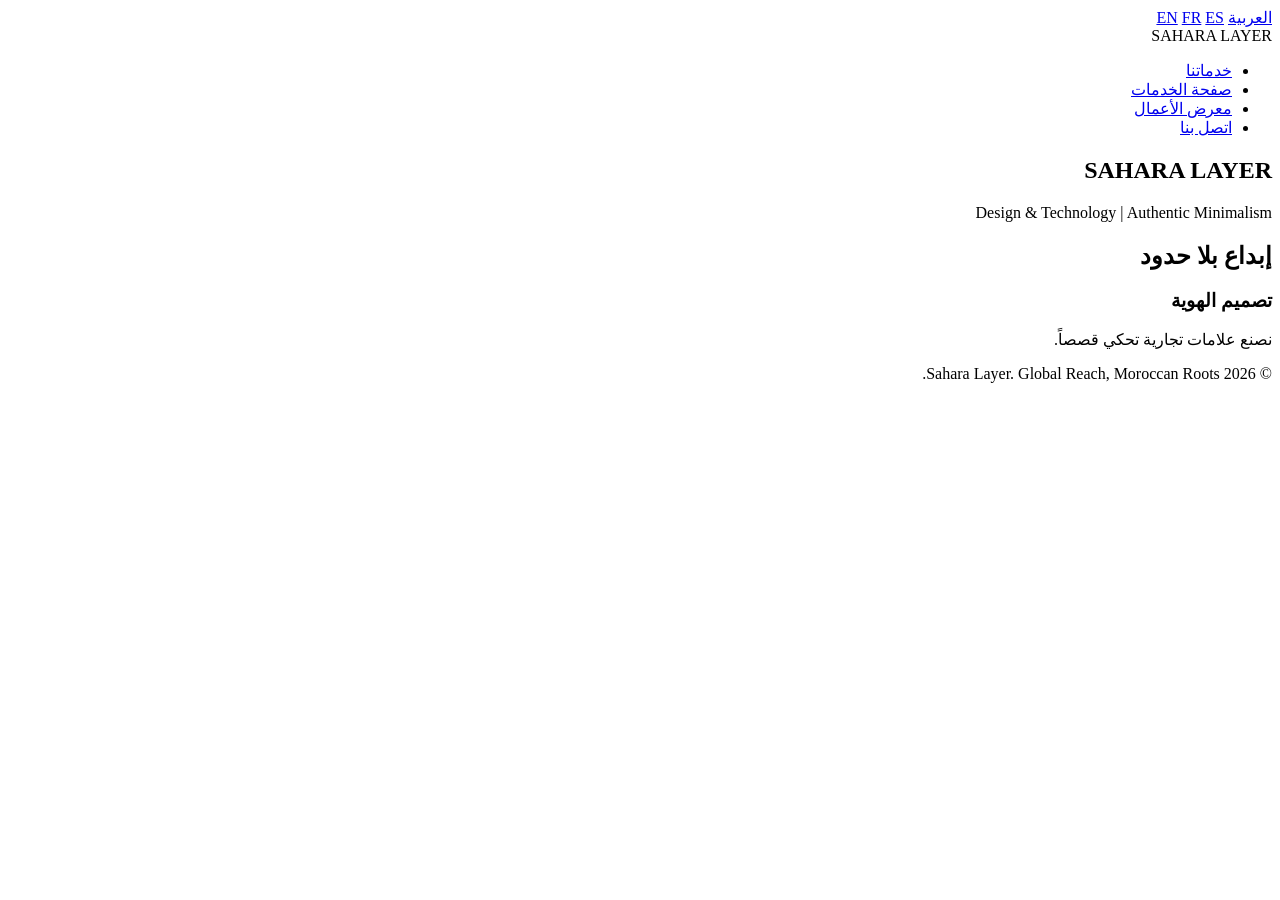
==== index.html @ ac88f1c2 "Update index.html" ====
<!DOCTYPE html>
<html lang="ar" dir="rtl">
<head>
    <meta charset="UTF-8">
    <meta name="viewport" content="width=device-width, initial-scale=1.0">
    
    <title>صحراء لاير | Sahara Layer - تصميم وبرمجة بهوية مغربية</title>
    <meta name="description" content="صحراء لاير متخصصون في التصميم الجرافيكي، بناء الهوية البصرية، وتطوير المواقع بنمط مينيماليست يجمع بين الأصالة المغربية والحداثة.">
    <meta name="keywords" content="تصميم لوجو, هوية بصرية, برمجة مواقع, المغرب, Sahara Layer, Graphic Design, Web Development">
    <link rel="canonical" href="https://username.github.io/" />
    
    <link href="https://fonts.googleapis.com/css2?family=Cairo:wght@300;400;700&family=Montserrat:wght@300;400;700&display=swap" rel="stylesheet">
    <link rel="stylesheet" href="style.css">
</head>
<body>

    <div class="lang-bar">
        <a href="?lang=ar" class="active">العربية</a>
        <a href="?lang=en">EN</a>
        <a href="?lang=fr">FR</a>
        <a href="?lang=es">ES</a>
    </div>

    <header>
        <nav>
            <div class="logo">SAHARA LAYER</div>
            <ul>
                <li><a href="#services">خدماتنا</a></li>
                <li><a href="services.html">صفحة الخدمات</a></li> <li><a href="#portfolio">معرض الأعمال</a></li>
                <li><a href="#contact">اتصل بنا</a></li>
            </ul>
        </nav>
    </header>

    <section class="hero">
        <div class="hero-content">
            <h1>SAHARA LAYER</h1>
            <p class="tagline">Design & Technology | Authentic Minimalism</p>
        </div>
    </section>

    <section id="services" class="container">
        <h2 class="section-title">إبداع بلا حدود</h2>
        <div class="grid">
            <div class="card lang-content ar">
                <h3>تصميم الهوية</h3>
                <p>نصنع علامات تجارية تحكي قصصاً.</p>
            </div>
            <div class="card lang-content en" style="display:none;">
                <h3>Branding</h3>
                <p>We create brands that tell stories.</p>
            </div>
            <div class="card lang-content fr" style="display:none;">
                <h3>Branding</h3>
                <p>Nous créons des marques qui racontent des histoires.</p>
            </div>
            <div class="card lang-content es" style="display:none;">
                <h3>Identidad</h3>
                <p>Creamos marcas que cuentan historias.</p>
            </div>
        </div>
    </section>

    <footer>
        <p>&copy; 2026 Sahara Layer. Global Reach, Moroccan Roots.</p>
    </footer>

    <script>
        const urlParams = new URLSearchParams(window.location.search);
        const lang = urlParams.get('lang') || 'ar';
        document.documentElement.lang = lang;
        document.documentElement.dir = (lang === 'ar') ? 'rtl' : 'ltr';
        
        // إظهار المحتوى بناءً على اللغة
        document.querySelectorAll('.lang-content').forEach(el => {
            el.style.display = el.classList.contains(lang) ? 'block' : 'none';
        });
    </script>
</body>
</html>
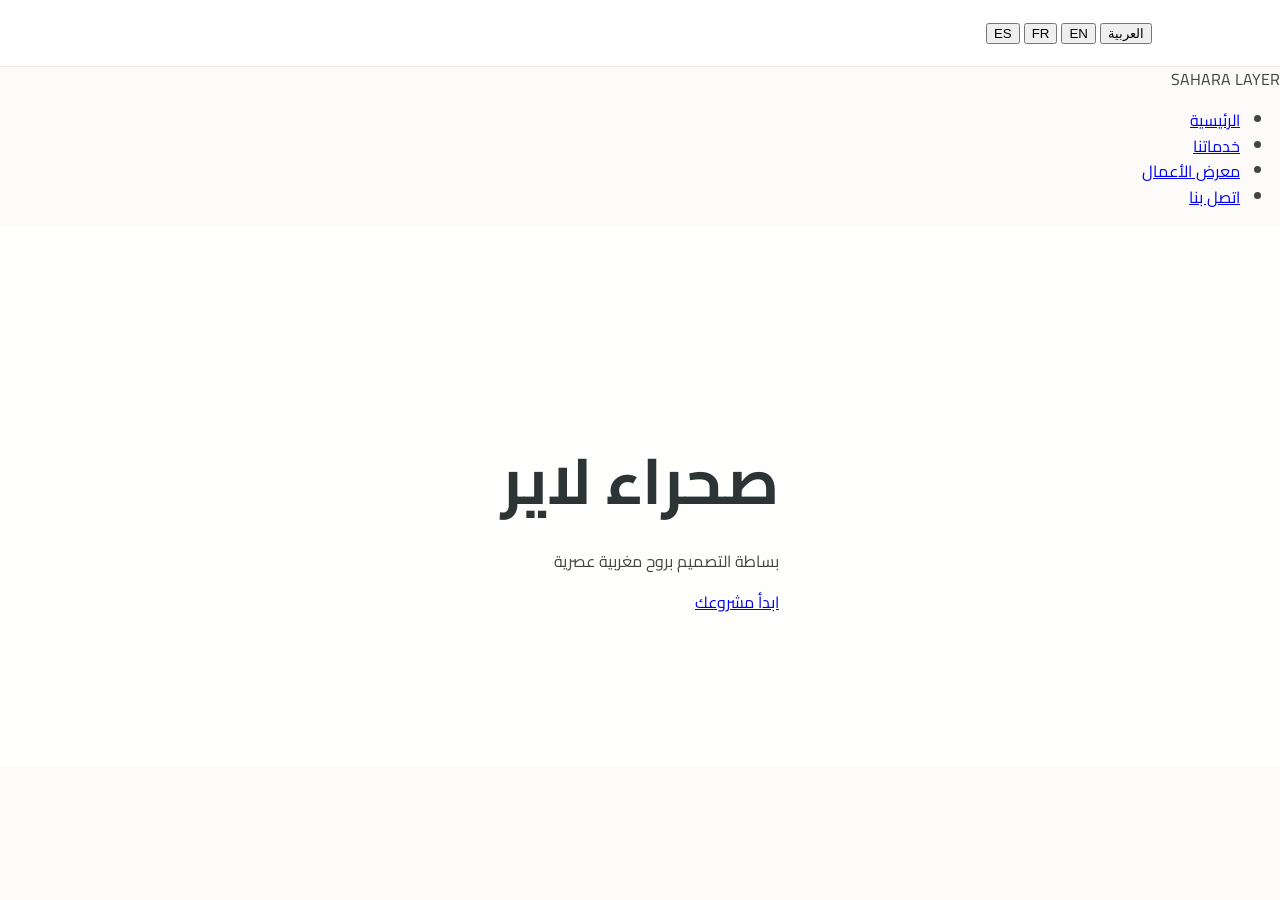
==== commit 6560fa1d: "Update index.html" ====
--- a/index.html
+++ b/index.html
@@ -4,77 +4,43 @@
     <meta charset="UTF-8">
     <meta name="viewport" content="width=device-width, initial-scale=1.0">
     
-    <title>صحراء لاير | Sahara Layer - تصميم وبرمجة بهوية مغربية</title>
-    <meta name="description" content="صحراء لاير متخصصون في التصميم الجرافيكي، بناء الهوية البصرية، وتطوير المواقع بنمط مينيماليست يجمع بين الأصالة المغربية والحداثة.">
-    <meta name="keywords" content="تصميم لوجو, هوية بصرية, برمجة مواقع, المغرب, Sahara Layer, Graphic Design, Web Development">
-    <link rel="canonical" href="https://username.github.io/" />
+    <title>صحراء لاير | Sahara Layer - Digital Creative Studio</title>
+    <meta name="description" content="صحراء لاير: استوديو إبداعي متخصص في تصميم الهوية البصرية، البرمجة، وإدارة السوشيال ميديا بنمط مينيماليست مغربي.">
+    <meta name="keywords" content="تصميم جرافيك, برمجة تطبيقات, المغرب, سوشيال ميديا, Sahara Layer, Digital Marketing Morocco">
     
     <link href="https://fonts.googleapis.com/css2?family=Cairo:wght@300;400;700&family=Montserrat:wght@300;400;700&display=swap" rel="stylesheet">
+    <link rel="stylesheet" href="https://cdnjs.cloudflare.com/ajax/libs/font-awesome/6.0.0/css/all.min.css">
     <link rel="stylesheet" href="style.css">
 </head>
 <body>
 
-    <div class="lang-bar">
-        <a href="?lang=ar" class="active">العربية</a>
-        <a href="?lang=en">EN</a>
-        <a href="?lang=fr">FR</a>
-        <a href="?lang=es">ES</a>
-    </div>
+    <nav class="top-nav">
+        <div class="lang-switcher">
+            <button onclick="setLanguage('ar')">العربية</button>
+            <button onclick="setLanguage('en')">EN</button>
+            <button onclick="setLanguage('fr')">FR</button>
+            <button onclick="setLanguage('es')">ES</button>
+        </div>
+    </nav>
 
-    <header>
-        <nav>
-            <div class="logo">SAHARA LAYER</div>
-            <ul>
-                <li><a href="#services">خدماتنا</a></li>
-                <li><a href="services.html">صفحة الخدمات</a></li> <li><a href="#portfolio">معرض الأعمال</a></li>
-                <li><a href="#contact">اتصل بنا</a></li>
-            </ul>
-        </nav>
+    <header class="main-header">
+        <div class="logo">SAHARA LAYER</div>
+        <ul class="nav-links">
+            <li><a href="#home" data-key="nav-home">الرئيسية</a></li>
+            <li><a href="services.html" data-key="nav-services">خدماتنا</a></li>
+            <li><a href="#portfolio" data-key="nav-portfolio">معرض الأعمال</a></li>
+            <li><a href="#contact" data-key="nav-contact">اتصل بنا</a></li>
+        </ul>
     </header>
 
-    <section class="hero">
+    <section id="home" class="hero">
         <div class="hero-content">
-            <h1>SAHARA LAYER</h1>
-            <p class="tagline">Design & Technology | Authentic Minimalism</p>
+            <h1 id="hero-title">صحراء لاير</h1>
+            <p id="hero-desc">بساطة التصميم بروح مغربية عصرية</p>
+            <a href="#contact" class="btn-main" data-key="btn-start">ابدأ مشروعك</a>
         </div>
     </section>
 
-    <section id="services" class="container">
-        <h2 class="section-title">إبداع بلا حدود</h2>
-        <div class="grid">
-            <div class="card lang-content ar">
-                <h3>تصميم الهوية</h3>
-                <p>نصنع علامات تجارية تحكي قصصاً.</p>
-            </div>
-            <div class="card lang-content en" style="display:none;">
-                <h3>Branding</h3>
-                <p>We create brands that tell stories.</p>
-            </div>
-            <div class="card lang-content fr" style="display:none;">
-                <h3>Branding</h3>
-                <p>Nous créons des marques qui racontent des histoires.</p>
-            </div>
-            <div class="card lang-content es" style="display:none;">
-                <h3>Identidad</h3>
-                <p>Creamos marcas que cuentan historias.</p>
-            </div>
-        </div>
-    </section>
-
-    <footer>
-        <p>&copy; 2026 Sahara Layer. Global Reach, Moroccan Roots.</p>
-    </footer>
-
-    <script>
-        const urlParams = new URLSearchParams(window.location.search);
-        const lang = urlParams.get('lang') || 'ar';
-        document.documentElement.lang = lang;
-        document.documentElement.dir = (lang === 'ar') ? 'rtl' : 'ltr';
-        
-        // إظهار المحتوى بناءً على اللغة
-        document.querySelectorAll('.lang-content').forEach(el => {
-            el.style.display = el.classList.contains(lang) ? 'block' : 'none';
-        });
-    </script>
+    <script src="lang-script.js"></script>
 </body>
 </html>
--- a/style.css
+++ b/style.css
@@ -0,0 +1,158 @@
+:root {
+    --primary-color: #2d3436; /* لون داكن أنيق */
+    --accent-color: #c0392b;  /* لمسة حمراء مغربية خفيفة */
+    --bg-color: #fdfbf9;      /* لون خلفية كريمي هادئ */
+    --text-color: #444;
+}
+
+body {
+    font-family: 'Cairo', sans-serif;
+    margin: 0;
+    padding: 0;
+    background-color: var(--bg-color);
+    color: var(--text-color);
+    line-height: 1.6;
+}
+
+.container {
+    padding: 80px 10%;
+    text-align: center;
+}
+
+/* القائمة العلويّة */
+nav {
+    display: flex;
+    justify-content: space-between;
+    align-items: center;
+    padding: 20px 10%;
+    background: #fff;
+    border-bottom: 1px solid #eee;
+}
+
+nav .logo {
+    font-weight: 700;
+    font-size: 1.5rem;
+    letter-spacing: 2px;
+}
+
+nav ul {
+    list-style: none;
+    display: flex;
+}
+
+nav ul li {
+    margin-right: 20px;
+}
+
+nav ul li a {
+    text-decoration: none;
+    color: var(--text-color);
+    font-weight: 400;
+}
+
+/* القسم الرئيسي */
+.hero {
+    height: 60vh;
+    display: flex;
+    flex-direction: column;
+    justify-content: center;
+    align-items: center;
+    background: linear-gradient(rgba(255,255,255,0.8), rgba(255,255,255,0.8)), url('https://via.placeholder.com/1500x800'); /* يمكنك استبدالها بصورة مغربية */
+    background-size: cover;
+}
+
+.hero h1 {
+    font-size: 4rem;
+    margin-bottom: 10px;
+    color: var(--primary-color);
+}
+
+/* البطاقات والخدمات */
+.section-title {
+    margin-bottom: 40px;
+    font-size: 2rem;
+    position: relative;
+}
+
+.section-title::after {
+    content: "";
+    width: 50px;
+    height: 2px;
+    background: var(--accent-color);
+    display: block;
+    margin: 10px auto;
+}
+
+.grid {
+    display: grid;
+    grid-template-columns: repeat(auto-fit, minmax(250px, 1fr));
+    gap: 20px;
+}
+
+.card {
+    background: #fff;
+    padding: 30px;
+    border: 1px solid #f0f0f0;
+    transition: 0.3s;
+}
+
+.card:hover {
+    border-color: var(--accent-color);
+}
+
+.portfolio-grid {
+    display: grid;
+    grid-template-columns: repeat(3, 1fr);
+    gap: 15px;
+}
+
+.work-item {
+    background: #ddd;
+    height: 250px;
+}
+
+.btn {
+    display: inline-block;
+    padding: 12px 30px;
+    background: var(--primary-color);
+    color: #fff;
+    text-decoration: none;
+    margin-top: 20px;
+}
+
+footer {
+    padding: 20px;
+    text-align: center;
+    font-size: 0.9rem;
+    border-top: 1px solid #eee;
+}
+/* دعم اللغات اللاتينية */
+[lang="en"] body, [lang="fr"] body, [lang="es"] body {
+    font-family: 'Montserrat', sans-serif;
+    direction: ltr;
+    text-align: left;
+}
+
+/* بار اللغات */
+.lang-bar {
+    background: #fff;
+    padding: 10px 10%;
+    text-align: left;
+    font-size: 0.8rem;
+    border-bottom: 1px solid #f0f0f0;
+}
+.lang-bar a {
+    margin: 0 10px;
+    text-decoration: none;
+    color: #999;
+}
+.lang-bar a.active {
+    color: var(--accent-color);
+    font-weight: bold;
+}
+
+/* تحسين SEO عبر التجاوب مع الجوال */
+@media (max-width: 768px) {
+    .hero h1 { font-size: 2.5rem; }
+    nav ul { display: none; } /* يمكن تحويلها لـ Hamburger Menu لاحقاً */
+}
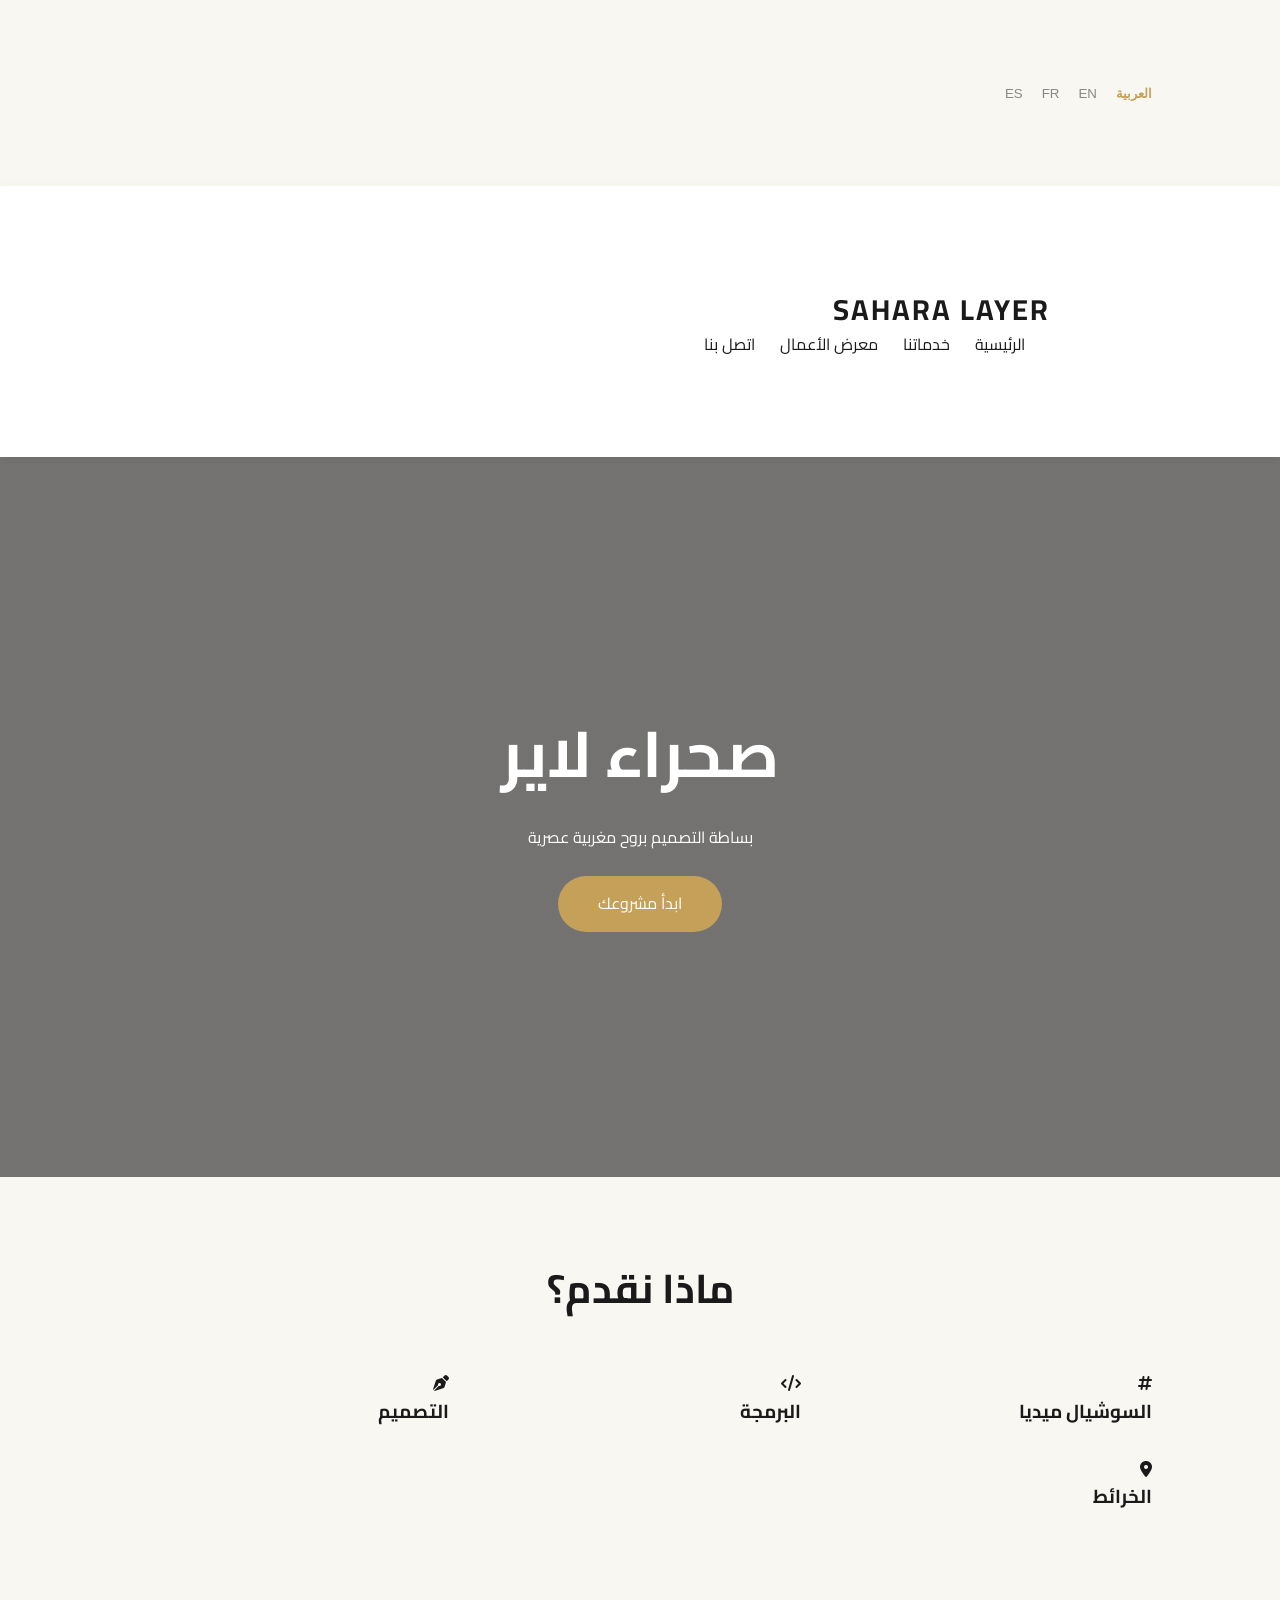
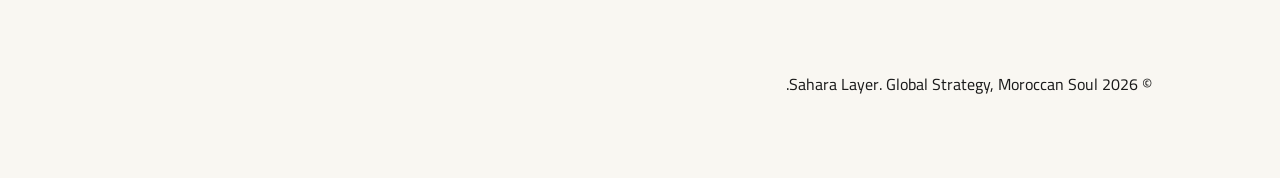
==== commit 4bf03145: "Update index.html" ====
--- a/index.html
+++ b/index.html
@@ -4,43 +4,121 @@
     <meta charset="UTF-8">
     <meta name="viewport" content="width=device-width, initial-scale=1.0">
     
-    <title>صحراء لاير | Sahara Layer - Digital Creative Studio</title>
-    <meta name="description" content="صحراء لاير: استوديو إبداعي متخصص في تصميم الهوية البصرية، البرمجة، وإدارة السوشيال ميديا بنمط مينيماليست مغربي.">
-    <meta name="keywords" content="تصميم جرافيك, برمجة تطبيقات, المغرب, سوشيال ميديا, Sahara Layer, Digital Marketing Morocco">
+    <title>صحراء لاير | Sahara Layer - استوديو إبداعي رقمي</title>
+    <meta name="description" content="صحراء لاير متخصصون في إدارة السوشيال ميديا، البرمجة المخصصة، التصميم الجرافيكي، وخدمات خرائط جوجل وسناب شات بنمط مينيماليست مغربي.">
+    <meta name="keywords" content="تصميم جرافيك المغرب, برمجة مواقع, سيو, إدارة سوشيال ميديا, Sahara Layer, Digital Agency Morocco">
+    <meta name="author" content="Sahara Layer">
     
+    <meta property="og:title" content="صحراء لاير - Sahara Layer">
+    <meta property="og:description" content="بساطة التصميم بروح مغربية عصرية">
+    <meta property="og:type" content="website">
+
     <link href="https://fonts.googleapis.com/css2?family=Cairo:wght@300;400;700&family=Montserrat:wght@300;400;700&display=swap" rel="stylesheet">
     <link rel="stylesheet" href="https://cdnjs.cloudflare.com/ajax/libs/font-awesome/6.0.0/css/all.min.css">
+    
     <link rel="stylesheet" href="style.css">
+
+    <style>
+        /* تنسيق سريع لضمان عمل الواجهة قبل تحميل ملف CSS الخارجي */
+        .lang-active { color: var(--gold) !important; font-weight: bold; }
+        [data-lang-content] { display: none; }
+        .show-content { display: block !important; }
+    </style>
 </head>
 <body>
 
-    <nav class="top-nav">
-        <div class="lang-switcher">
-            <button onclick="setLanguage('ar')">العربية</button>
-            <button onclick="setLanguage('en')">EN</button>
-            <button onclick="setLanguage('fr')">FR</button>
-            <button onclick="setLanguage('es')">ES</button>
+    <div class="top-bar">
+        <div class="container">
+            <div class="lang-switcher">
+                <button onclick="changeLanguage('ar')" id="btn-ar">العربية</button>
+                <button onclick="changeLanguage('en')" id="btn-en">EN</button>
+                <button onclick="changeLanguage('fr')" id="btn-fr">FR</button>
+                <button onclick="changeLanguage('es')" id="btn-es">ES</button>
+            </div>
         </div>
-    </nav>
+    </div>
 
     <header class="main-header">
-        <div class="logo">SAHARA LAYER</div>
-        <ul class="nav-links">
-            <li><a href="#home" data-key="nav-home">الرئيسية</a></li>
-            <li><a href="services.html" data-key="nav-services">خدماتنا</a></li>
-            <li><a href="#portfolio" data-key="nav-portfolio">معرض الأعمال</a></li>
-            <li><a href="#contact" data-key="nav-contact">اتصل بنا</a></li>
-        </ul>
+        <div class="container nav-container">
+            <div class="logo">SAHARA LAYER</div>
+            <nav>
+                <ul class="nav-links">
+                    <li><a href="#home" class="tr" data-ar="الرئيسية" data-en="Home" data-fr="Accueil" data-es="Inicio">الرئيسية</a></li>
+                    <li><a href="services.html" class="tr" data-ar="خدماتنا" data-en="Services" data-fr="Services" data-es="Servicios">خدماتنا</a></li>
+                    <li><a href="#portfolio" class="tr" data-ar="معرض الأعمال" data-en="Portfolio" data-fr="Portfolio" data-es="Portafolio">معرض الأعمال</a></li>
+                    <li><a href="#contact" class="tr" data-ar="اتصل بنا" data-en="Contact" data-fr="Contact" data-es="Contacto">اتصل بنا</a></li>
+                </ul>
+            </nav>
+        </div>
     </header>
 
     <section id="home" class="hero">
-        <div class="hero-content">
-            <h1 id="hero-title">صحراء لاير</h1>
-            <p id="hero-desc">بساطة التصميم بروح مغربية عصرية</p>
-            <a href="#contact" class="btn-main" data-key="btn-start">ابدأ مشروعك</a>
+        <div class="hero-content container">
+            <h1 class="tr" data-ar="صحراء لاير" data-en="Sahara Layer" data-fr="Sahara Layer" data-es="Sahara Layer">صحراء لاير</h1>
+            <p class="tr" data-ar="بساطة التصميم بروح مغربية عصرية" data-en="Design simplicity with a modern Moroccan spirit" data-fr="Simplicité du design avec un esprit marocain moderne" data-es="Simplicidad de diseño con un espíritu marroquí moderno">بساطة التصميم بروح مغربية عصرية</p>
+            <a href="#contact" class="btn-main tr" data-ar="ابدأ مشروعك" data-en="Start Your Project" data-fr="Commencer" data-es="Empezar">ابدأ مشروعك</a>
         </div>
     </section>
 
-    <script src="lang-script.js"></script>
+    <section class="services-brief container">
+        <h2 class="section-title tr" data-ar="ماذا نقدم؟" data-en="What We Offer" data-fr="Ce Que Nous Offrons" data-es="Qué Ofrecemos">ماذا نقدم؟</h2>
+        <div class="services-grid">
+            <div class="s-card">
+                <i class="fa-solid fa-hashtag"></i>
+                <h3 class="tr" data-ar="السوشيال ميديا" data-en="Social Media" data-fr="Réseaux Sociaux" data-es="Redes Sociales">السوشيال ميديا</h3>
+            </div>
+            <div class="s-card">
+                <i class="fa-solid fa-code"></i>
+                <h3 class="tr" data-ar="البرمجة" data-en="Programming" data-fr="Programmation" data-es="Programación">البرمجة</h3>
+            </div>
+            <div class="s-card">
+                <i class="fa-solid fa-pen-nib"></i>
+                <h3 class="tr" data-ar="التصميم" data-en="Design" data-fr="Design" data-es="Diseño">التصميم</h3>
+            </div>
+            <div class="s-card">
+                <i class="fa-solid fa-location-dot"></i>
+                <h3 class="tr" data-ar="الخرائط" data-en="Maps & Snap" data-fr="Cartes & Snap" data-es="Mapas y Snap">الخرائط</h3>
+            </div>
+        </div>
+    </section>
+
+    <footer>
+        <div class="container">
+            <p>&copy; 2026 Sahara Layer. Global Strategy, Moroccan Soul.</p>
+        </div>
+    </footer>
+
+    <script>
+        function changeLanguage(lang) {
+            // تغيير اتجاه الصفحة
+            if (lang === 'ar') {
+                document.documentElement.dir = "rtl";
+                document.documentElement.lang = "ar";
+            } else {
+                document.documentElement.dir = "ltr";
+                document.documentElement.lang = lang;
+            }
+
+            // تحديث النصوص التي تحمل كلاس tr
+            const elements = document.querySelectorAll('.tr');
+            elements.forEach(el => {
+                const text = el.getAttribute(`data-${lang}`);
+                if (text) el.innerText = text;
+            });
+
+            // تحديث حالة الأزرار
+            document.querySelectorAll('.lang-switcher button').forEach(btn => btn.classList.remove('lang-active'));
+            document.getElementById(`btn-${lang}`).classList.add('lang-active');
+
+            // حفظ اللغة في المتصفح
+            localStorage.setItem('preferredLang', lang);
+        }
+
+        // تحميل اللغة المحفوظة عند فتح الموقع
+        window.onload = () => {
+            const savedLang = localStorage.getItem('preferredLang') || 'ar';
+            changeLanguage(savedLang);
+        };
+    </script>
 </body>
 </html>
--- a/style.css
+++ b/style.css
@@ -1,158 +1,94 @@
 :root {
-    --primary-color: #2d3436; /* لون داكن أنيق */
-    --accent-color: #c0392b;  /* لمسة حمراء مغربية خفيفة */
-    --bg-color: #fdfbf9;      /* لون خلفية كريمي هادئ */
-    --text-color: #444;
+    --gold: #c5a059;
+    --dark: #1a1a1a;
+    --light-bg: #f9f7f2; /* لون مائل للرمال المغربية */
+    --white: #ffffff;
+    --transition: all 0.3s ease;
 }
 
+* { box-sizing: border-box; margin: 0; padding: 0; }
+
 body {
-    font-family: 'Cairo', sans-serif;
-    margin: 0;
-    padding: 0;
-    background-color: var(--bg-color);
-    color: var(--text-color);
+    font-family: 'Cairo', 'Montserrat', sans-serif;
+    background-color: var(--light-bg);
+    color: var(--dark);
     line-height: 1.6;
 }
 
-.container {
-    padding: 80px 10%;
-    text-align: center;
+/* Header & Nav */
+.top-nav { background: var(--dark); padding: 5px 10%; display: flex; justify-content: flex-end; }
+.lang-switcher button {
+    background: none; border: none; color: #888; margin-left: 15px; cursor: pointer; transition: var(--transition);
 }
+.lang-switcher button:hover { color: var(--gold); }
 
-/* القائمة العلويّة */
-nav {
+.main-header {
+    background: var(--white);
+    padding: 20px 10%;
     display: flex;
     justify-content: space-between;
     align-items: center;
-    padding: 20px 10%;
-    background: #fff;
-    border-bottom: 1px solid #eee;
+    box-shadow: 0 2px 10px rgba(0,0,0,0.05);
 }
 
-nav .logo {
-    font-weight: 700;
-    font-size: 1.5rem;
-    letter-spacing: 2px;
+.logo { font-weight: 700; font-size: 1.8rem; letter-spacing: 2px; color: var(--dark); }
+.nav-links { list-style: none; display: flex; }
+.nav-links li { margin-right: 25px; }
+.nav-links a { text-decoration: none; color: var(--dark); font-weight: 400; }
+
+/* Hero Section */
+.hero {
+    height: 80vh;
+    display: flex;
+    align-items: center;
+    justify-content: center;
+    text-align: center;
+    background: linear-gradient(rgba(26, 26, 26, 0.6), rgba(26, 26, 26, 0.6)), 
+                url('https://images.unsplash.com/photo-1539667468225-8df66742d132?auto=format&fit=crop&w=1500&q=80'); /* صورة صحراوية */
+    background-size: cover;
+    color: var(--white);
 }
 
-nav ul {
-    list-style: none;
-    display: flex;
+.hero h1 { font-size: 4rem; margin-bottom: 20px; }
+.btn-main {
+    display: inline-block;
+    padding: 15px 40px;
+    background: var(--gold);
+    color: var(--white);
+    text-decoration: none;
+    border-radius: 50px;
+    margin-top: 25px;
+    transition: var(--transition);
 }
 
-nav ul li {
-    margin-right: 20px;
+/* Services Cards */
+.container { padding: 80px 10%; }
+.section-title { text-align: center; margin-bottom: 50px; font-size: 2.5rem; }
+.services-grid {
+    display: grid;
+    grid-template-columns: repeat(auto-fit, minmax(250px, 1fr));
+    gap: 30px;
 }
 
-nav ul li a {
-    text-decoration: none;
-    color: var(--text-color);
-    font-weight: 400;
+.service-card {
+    background: var(--white);
+    padding: 40px 30px;
+    text-align: center;
+    border-radius: 15px;
+    transition: var(--transition);
+    border-bottom: 4px solid transparent;
 }
 
-/* القسم الرئيسي */
-.hero {
-    height: 60vh;
-    display: flex;
-    flex-direction: column;
-    justify-content: center;
-    align-items: center;
-    background: linear-gradient(rgba(255,255,255,0.8), rgba(255,255,255,0.8)), url('https://via.placeholder.com/1500x800'); /* يمكنك استبدالها بصورة مغربية */
-    background-size: cover;
+.service-card:hover {
+    transform: translateY(-10px);
+    border-bottom-color: var(--gold);
 }
 
-.hero h1 {
-    font-size: 4rem;
-    margin-bottom: 10px;
-    color: var(--primary-color);
+.service-card .icon {
+    font-size: 3rem;
+    color: var(--gold);
+    margin-bottom: 20px;
 }
 
-/* البطاقات والخدمات */
-.section-title {
-    margin-bottom: 40px;
-    font-size: 2rem;
-    position: relative;
-}
-
-.section-title::after {
-    content: "";
-    width: 50px;
-    height: 2px;
-    background: var(--accent-color);
-    display: block;
-    margin: 10px auto;
-}
-
-.grid {
-    display: grid;
-    grid-template-columns: repeat(auto-fit, minmax(250px, 1fr));
-    gap: 20px;
-}
-
-.card {
-    background: #fff;
-    padding: 30px;
-    border: 1px solid #f0f0f0;
-    transition: 0.3s;
-}
-
-.card:hover {
-    border-color: var(--accent-color);
-}
-
-.portfolio-grid {
-    display: grid;
-    grid-template-columns: repeat(3, 1fr);
-    gap: 15px;
-}
-
-.work-item {
-    background: #ddd;
-    height: 250px;
-}
-
-.btn {
-    display: inline-block;
-    padding: 12px 30px;
-    background: var(--primary-color);
-    color: #fff;
-    text-decoration: none;
-    margin-top: 20px;
-}
-
-footer {
-    padding: 20px;
-    text-align: center;
-    font-size: 0.9rem;
-    border-top: 1px solid #eee;
-}
-/* دعم اللغات اللاتينية */
-[lang="en"] body, [lang="fr"] body, [lang="es"] body {
-    font-family: 'Montserrat', sans-serif;
-    direction: ltr;
-    text-align: left;
-}
-
-/* بار اللغات */
-.lang-bar {
-    background: #fff;
-    padding: 10px 10%;
-    text-align: left;
-    font-size: 0.8rem;
-    border-bottom: 1px solid #f0f0f0;
-}
-.lang-bar a {
-    margin: 0 10px;
-    text-decoration: none;
-    color: #999;
-}
-.lang-bar a.active {
-    color: var(--accent-color);
-    font-weight: bold;
-}
-
-/* تحسين SEO عبر التجاوب مع الجوال */
-@media (max-width: 768px) {
-    .hero h1 { font-size: 2.5rem; }
-    nav ul { display: none; } /* يمكن تحويلها لـ Hamburger Menu لاحقاً */
-}
+/* RTL/LTR Support */
+[dir="ltr"] .nav-links li { margin-left: 25px; margin-right: 0; }
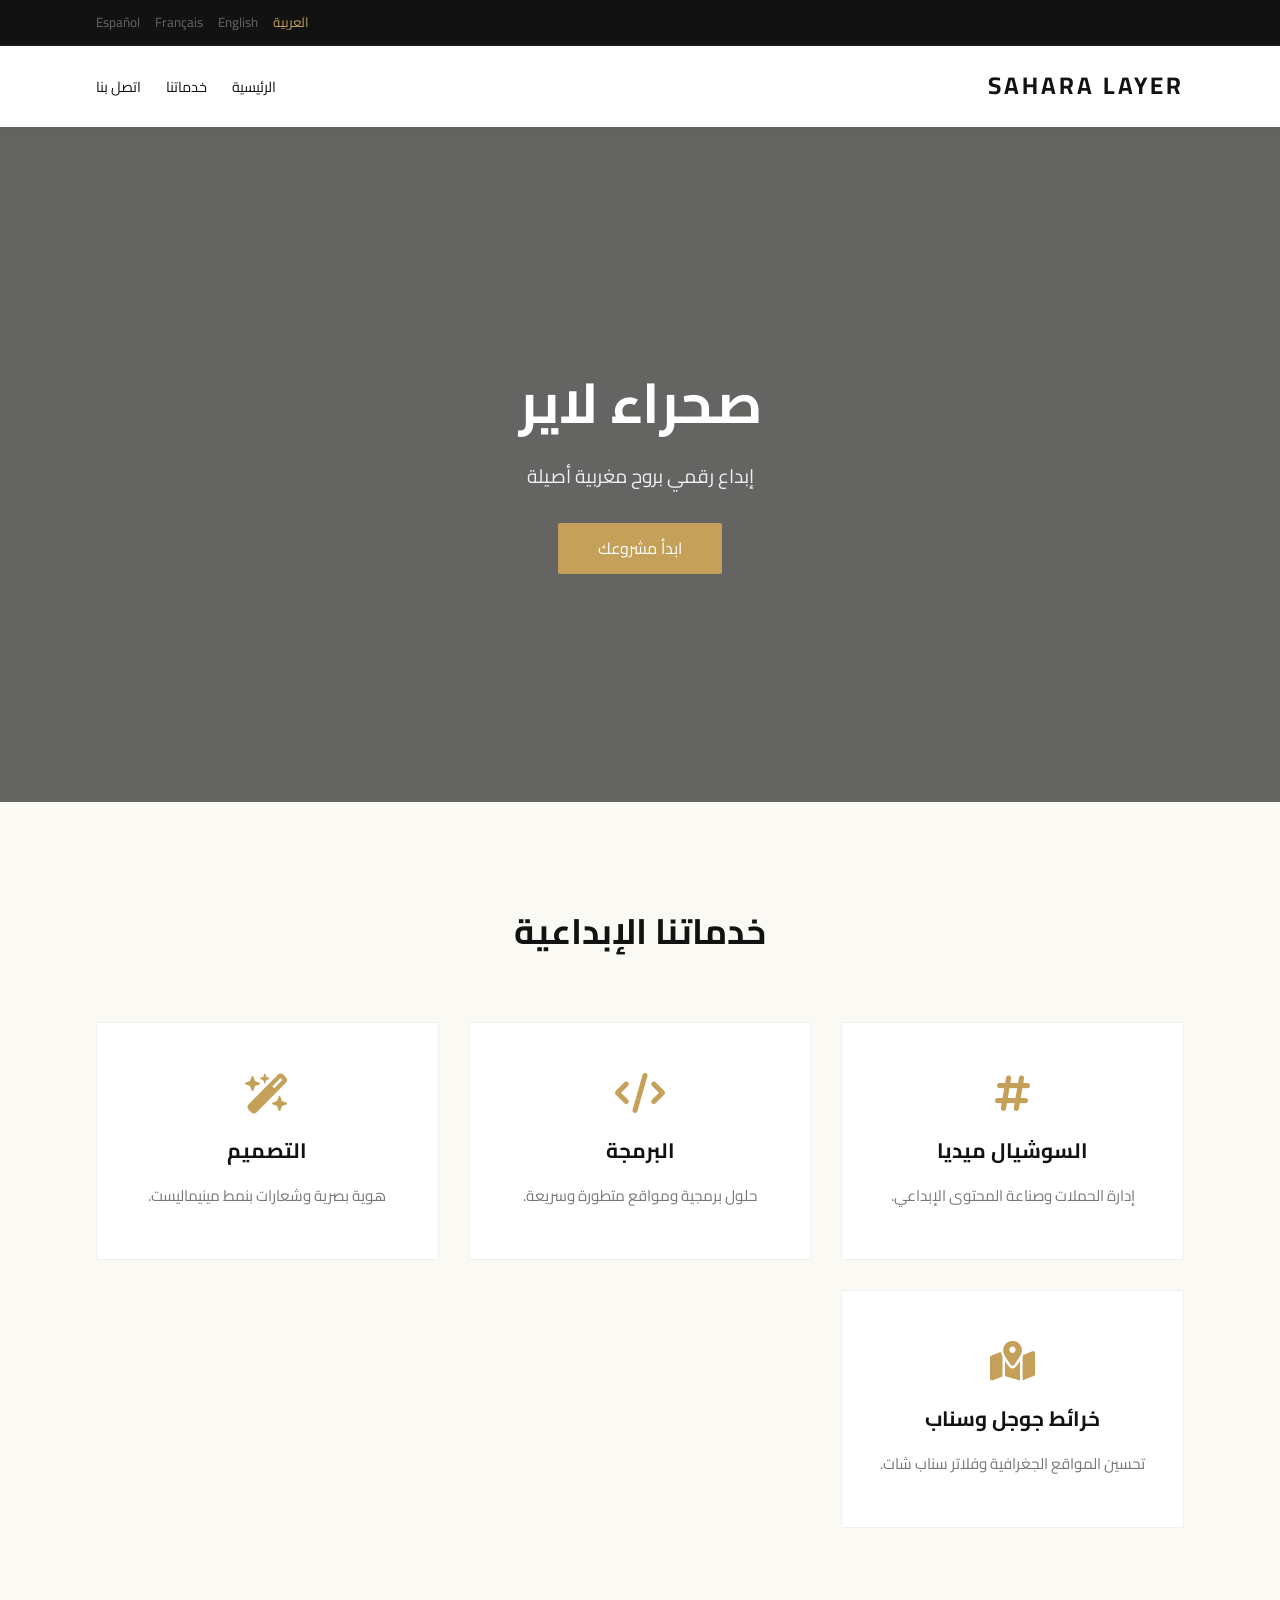
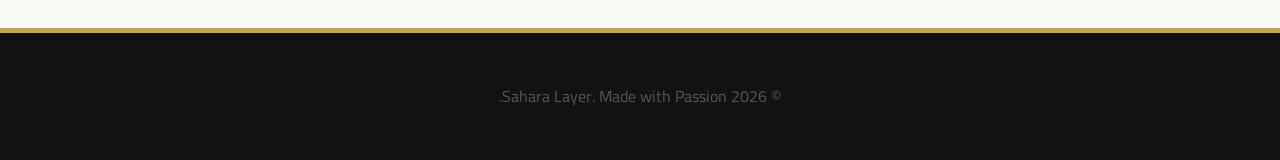
==== commit 8c9e9a85: "Update index.html" ====
--- a/index.html
+++ b/index.html
@@ -4,48 +4,34 @@
     <meta charset="UTF-8">
     <meta name="viewport" content="width=device-width, initial-scale=1.0">
     
-    <title>صحراء لاير | Sahara Layer - استوديو إبداعي رقمي</title>
-    <meta name="description" content="صحراء لاير متخصصون في إدارة السوشيال ميديا، البرمجة المخصصة، التصميم الجرافيكي، وخدمات خرائط جوجل وسناب شات بنمط مينيماليست مغربي.">
-    <meta name="keywords" content="تصميم جرافيك المغرب, برمجة مواقع, سيو, إدارة سوشيال ميديا, Sahara Layer, Digital Agency Morocco">
-    <meta name="author" content="Sahara Layer">
+    <title>صحراء لاير | Sahara Layer - Digital Studio</title>
+    <meta name="description" content="استوديو صحراء لاير للخدمات الرقمية: تصميم، برمجة، سوشيال ميديا، وخرائط جوجل بنمط مغربي عصري.">
+    <meta name="keywords" content="Sahara Layer, تصميم جرافيك, برمجة, المغرب, سيو, استوديو إبداعي">
     
-    <meta property="og:title" content="صحراء لاير - Sahara Layer">
-    <meta property="og:description" content="بساطة التصميم بروح مغربية عصرية">
-    <meta property="og:type" content="website">
-
     <link href="https://fonts.googleapis.com/css2?family=Cairo:wght@300;400;700&family=Montserrat:wght@300;400;700&display=swap" rel="stylesheet">
     <link rel="stylesheet" href="https://cdnjs.cloudflare.com/ajax/libs/font-awesome/6.0.0/css/all.min.css">
-    
     <link rel="stylesheet" href="style.css">
-
-    <style>
-        /* تنسيق سريع لضمان عمل الواجهة قبل تحميل ملف CSS الخارجي */
-        .lang-active { color: var(--gold) !important; font-weight: bold; }
-        [data-lang-content] { display: none; }
-        .show-content { display: block !important; }
-    </style>
 </head>
 <body>
 
     <div class="top-bar">
         <div class="container">
             <div class="lang-switcher">
-                <button onclick="changeLanguage('ar')" id="btn-ar">العربية</button>
-                <button onclick="changeLanguage('en')" id="btn-en">EN</button>
-                <button onclick="changeLanguage('fr')" id="btn-fr">FR</button>
-                <button onclick="changeLanguage('es')" id="btn-es">ES</button>
+                <button onclick="changeLang('ar')" id="btn-ar">العربية</button>
+                <button onclick="changeLang('en')" id="btn-en">English</button>
+                <button onclick="changeLang('fr')" id="btn-fr">Français</button>
+                <button onclick="changeLang('es')" id="btn-es">Español</button>
             </div>
         </div>
     </div>
 
     <header class="main-header">
-        <div class="container nav-container">
+        <div class="container flex-nav">
             <div class="logo">SAHARA LAYER</div>
             <nav>
                 <ul class="nav-links">
                     <li><a href="#home" class="tr" data-ar="الرئيسية" data-en="Home" data-fr="Accueil" data-es="Inicio">الرئيسية</a></li>
-                    <li><a href="services.html" class="tr" data-ar="خدماتنا" data-en="Services" data-fr="Services" data-es="Servicios">خدماتنا</a></li>
-                    <li><a href="#portfolio" class="tr" data-ar="معرض الأعمال" data-en="Portfolio" data-fr="Portfolio" data-es="Portafolio">معرض الأعمال</a></li>
+                    <li><a href="#services" class="tr" data-ar="خدماتنا" data-en="Services" data-fr="Services" data-es="Servicios">خدماتنا</a></li>
                     <li><a href="#contact" class="tr" data-ar="اتصل بنا" data-en="Contact" data-fr="Contact" data-es="Contacto">اتصل بنا</a></li>
                 </ul>
             </nav>
@@ -53,72 +39,68 @@
     </header>
 
     <section id="home" class="hero">
-        <div class="hero-content container">
+        <div class="hero-content">
             <h1 class="tr" data-ar="صحراء لاير" data-en="Sahara Layer" data-fr="Sahara Layer" data-es="Sahara Layer">صحراء لاير</h1>
-            <p class="tr" data-ar="بساطة التصميم بروح مغربية عصرية" data-en="Design simplicity with a modern Moroccan spirit" data-fr="Simplicité du design avec un esprit marocain moderne" data-es="Simplicidad de diseño con un espíritu marroquí moderno">بساطة التصميم بروح مغربية عصرية</p>
-            <a href="#contact" class="btn-main tr" data-ar="ابدأ مشروعك" data-en="Start Your Project" data-fr="Commencer" data-es="Empezar">ابدأ مشروعك</a>
+            <p class="tr" data-ar="إبداع رقمي بروح مغربية أصيلة" data-en="Digital creativity with an authentic Moroccan soul" data-fr="Créativité numérique avec une âme marocaine authentique" data-es="Creatividad digital con un alma marroquí auténtica">إبداع رقمي بروح مغربية أصيلة</p>
+            <a href="#contact" class="btn tr" data-ar="ابدأ مشروعك" data-en="Start Now" data-fr="Commencer" data-es="Empezar">ابدأ مشروعك</a>
         </div>
     </section>
 
-    <section class="services-brief container">
-        <h2 class="section-title tr" data-ar="ماذا نقدم؟" data-en="What We Offer" data-fr="Ce Que Nous Offrons" data-es="Qué Ofrecemos">ماذا نقدم؟</h2>
+    <section id="services" class="container section-padding">
+        <h2 class="section-title tr" data-ar="خدماتنا الإبداعية" data-en="Our Services" data-fr="Nos Services" data-es="Nuestros Servicios">خدماتنا الإبداعية</h2>
         <div class="services-grid">
+            
             <div class="s-card">
                 <i class="fa-solid fa-hashtag"></i>
                 <h3 class="tr" data-ar="السوشيال ميديا" data-en="Social Media" data-fr="Réseaux Sociaux" data-es="Redes Sociales">السوشيال ميديا</h3>
+                <p class="tr" data-ar="إدارة الحملات وصناعة المحتوى الإبداعي." data-en="Campaign management and creative content." data-fr="Gestion de campagnes et contenu créatif." data-es="Gestión de campañas y contenido creativo.">إدارة الحملات وصناعة المحتوى الإبداعي.</p>
             </div>
+
             <div class="s-card">
                 <i class="fa-solid fa-code"></i>
-                <h3 class="tr" data-ar="البرمجة" data-en="Programming" data-fr="Programmation" data-es="Programación">البرمجة</h3>
+                <h3 class="tr" data-ar="البرمجة" data-en="Web Development" data-fr="Développement Web" data-es="Desarrollo Web">البرمجة</h3>
+                <p class="tr" data-ar="حلول برمجية ومواقع متطورة وسريعة." data-en="Advanced and fast software solutions." data-fr="Solutions logicielles avancées et rapides." data-es="Soluciones de software avanzadas y rápidas.">حلول برمجية ومواقع متطورة وسريعة.</p>
             </div>
+
             <div class="s-card">
-                <i class="fa-solid fa-pen-nib"></i>
-                <h3 class="tr" data-ar="التصميم" data-en="Design" data-fr="Design" data-es="Diseño">التصميم</h3>
+                <i class="fa-solid fa-wand-magic-sparkles"></i>
+                <h3 class="tr" data-ar="التصميم" data-en="Graphic Design" data-fr="Design Graphique" data-es="Diseño Gráfico">التصميم</h3>
+                <p class="tr" data-ar="هوية بصرية وشعارات بنمط مينيماليست." data-en="Visual identity and minimalist logos." data-fr="Identité visuelle et logos minimalistes." data-es="Identidad visual y logotipos minimalistas.">هوية بصرية وشعارات بنمط مينيماليست.</p>
             </div>
+
             <div class="s-card">
-                <i class="fa-solid fa-location-dot"></i>
-                <h3 class="tr" data-ar="الخرائط" data-en="Maps & Snap" data-fr="Cartes & Snap" data-es="Mapas y Snap">الخرائط</h3>
+                <i class="fa-solid fa-map-location-dot"></i>
+                <h3 class="tr" data-ar="خرائط جوجل وسناب" data-en="Maps & Snapchat" data-fr="Cartes & Snapchat" data-es="Mapas y Snapchat">خرائط جوجل وسناب</h3>
+                <p class="tr" data-ar="تحسين المواقع الجغرافية وفلاتر سناب شات." data-en="SEO for Maps and Snapchat filters." data-fr="SEO pour Maps et filtres Snapchat." data-es="SEO para Maps y filtros de Snapchat.">تحسين المواقع الجغرافية وفلاتر سناب شات.</p>
             </div>
+
         </div>
     </section>
 
     <footer>
         <div class="container">
-            <p>&copy; 2026 Sahara Layer. Global Strategy, Moroccan Soul.</p>
+            <p>&copy; 2026 Sahara Layer. Made with Passion.</p>
         </div>
     </footer>
 
     <script>
-        function changeLanguage(lang) {
-            // تغيير اتجاه الصفحة
-            if (lang === 'ar') {
-                document.documentElement.dir = "rtl";
-                document.documentElement.lang = "ar";
-            } else {
-                document.documentElement.dir = "ltr";
-                document.documentElement.lang = lang;
-            }
-
-            // تحديث النصوص التي تحمل كلاس tr
-            const elements = document.querySelectorAll('.tr');
-            elements.forEach(el => {
-                const text = el.getAttribute(`data-${lang}`);
-                if (text) el.innerText = text;
+        function changeLang(lang) {
+            document.documentElement.lang = lang;
+            document.documentElement.dir = (lang === 'ar') ? 'rtl' : 'ltr';
+            
+            document.querySelectorAll('.tr').forEach(el => {
+                el.innerText = el.getAttribute('data-' + lang);
             });
 
-            // تحديث حالة الأزرار
-            document.querySelectorAll('.lang-switcher button').forEach(btn => btn.classList.remove('lang-active'));
-            document.getElementById(`btn-${lang}`).classList.add('lang-active');
-
-            // حفظ اللغة في المتصفح
-            localStorage.setItem('preferredLang', lang);
+            document.querySelectorAll('.lang-switcher button').forEach(btn => btn.classList.remove('active'));
+            document.getElementById('btn-' + lang).classList.add('active');
+            localStorage.setItem('sahara_lang', lang);
         }
 
-        // تحميل اللغة المحفوظة عند فتح الموقع
         window.onload = () => {
-            const savedLang = localStorage.getItem('preferredLang') || 'ar';
-            changeLanguage(savedLang);
-        };
+            const saved = localStorage.getItem('sahara_lang') || 'ar';
+            changeLang(saved);
+        }
     </script>
 </body>
 </html>
--- a/style.css
+++ b/style.css
@@ -1,94 +1,84 @@
+/* الألوان والهوية */
 :root {
     --gold: #c5a059;
-    --dark: #1a1a1a;
-    --light-bg: #f9f7f2; /* لون مائل للرمال المغربية */
+    --dark: #121212;
+    --sand: #fbf9f4;
     --white: #ffffff;
-    --transition: all 0.3s ease;
+    --gray: #777;
 }
 
-* { box-sizing: border-box; margin: 0; padding: 0; }
+* { margin: 0; padding: 0; box-sizing: border-box; }
 
 body {
     font-family: 'Cairo', 'Montserrat', sans-serif;
-    background-color: var(--light-bg);
+    background-color: var(--sand);
     color: var(--dark);
-    line-height: 1.6;
+    line-height: 1.7;
 }
 
-/* Header & Nav */
-.top-nav { background: var(--dark); padding: 5px 10%; display: flex; justify-content: flex-end; }
+.container { width: 85%; margin: auto; }
+
+/* شريط اللغات */
+.top-bar { background: var(--dark); padding: 10px 0; border-bottom: 1px solid #222; }
+.lang-switcher { display: flex; justify-content: flex-end; gap: 15px; }
 .lang-switcher button {
-    background: none; border: none; color: #888; margin-left: 15px; cursor: pointer; transition: var(--transition);
+    background: none; border: none; color: #666; cursor: pointer; transition: 0.3s; font-family: inherit;
 }
-.lang-switcher button:hover { color: var(--gold); }
+.lang-switcher button.active, .lang-switcher button:hover { color: var(--gold); }
 
+/* الهيدر */
 .main-header {
     background: var(--white);
-    padding: 20px 10%;
-    display: flex;
-    justify-content: space-between;
-    align-items: center;
-    box-shadow: 0 2px 10px rgba(0,0,0,0.05);
+    padding: 20px 0;
+    position: sticky; top: 0; z-index: 1000;
+    box-shadow: 0 4px 15px rgba(0,0,0,0.03);
 }
+.flex-nav { display: flex; justify-content: space-between; align-items: center; }
+.logo { font-weight: 700; font-size: 1.5rem; letter-spacing: 3px; color: var(--dark); }
+.nav-links { list-style: none; display: flex; gap: 25px; }
+.nav-links a { text-decoration: none; color: var(--dark); font-size: 0.9rem; font-weight: 400; }
 
-.logo { font-weight: 700; font-size: 1.8rem; letter-spacing: 2px; color: var(--dark); }
-.nav-links { list-style: none; display: flex; }
-.nav-links li { margin-right: 25px; }
-.nav-links a { text-decoration: none; color: var(--dark); font-weight: 400; }
-
-/* Hero Section */
+/* قسم الهيرو */
 .hero {
-    height: 80vh;
+    height: 75vh;
     display: flex;
     align-items: center;
     justify-content: center;
     text-align: center;
-    background: linear-gradient(rgba(26, 26, 26, 0.6), rgba(26, 26, 26, 0.6)), 
-                url('https://images.unsplash.com/photo-1539667468225-8df66742d132?auto=format&fit=crop&w=1500&q=80'); /* صورة صحراوية */
-    background-size: cover;
-    color: var(--white);
+    background: linear-gradient(rgba(0,0,0,0.6), rgba(0,0,0,0.6)), 
+                url('https://images.unsplash.com/photo-1509051852482-058ba52426b9?q=80&w=1470&auto=format&fit=crop');
+    background-size: cover; background-position: center; color: var(--white);
 }
+.hero h1 { font-size: 3.5rem; margin-bottom: 10px; }
+.hero p { font-size: 1.2rem; opacity: 0.9; }
+.btn {
+    display: inline-block; margin-top: 30px; padding: 12px 40px;
+    background: var(--gold); color: white; text-decoration: none;
+    border-radius: 2px; transition: 0.3s;
+}
+.btn:hover { background: #b48e47; transform: translateY(-3px); }
 
-.hero h1 { font-size: 4rem; margin-bottom: 20px; }
-.btn-main {
-    display: inline-block;
-    padding: 15px 40px;
-    background: var(--gold);
-    color: var(--white);
-    text-decoration: none;
-    border-radius: 50px;
-    margin-top: 25px;
-    transition: var(--transition);
+/* الخدمات */
+.section-padding { padding: 100px 0; }
+.section-title { text-align: center; margin-bottom: 60px; font-size: 2.2rem; }
+.services-grid { display: grid; grid-template-columns: repeat(auto-fit, minmax(250px, 1fr)); gap: 30px; }
+.s-card {
+    background: var(--white); padding: 50px 30px; text-align: center;
+    transition: 0.4s; border: 1px solid #f0f0f0;
 }
+.s-card i { font-size: 2.5rem; color: var(--gold); margin-bottom: 20px; display: block; }
+.s-card h3 { margin-bottom: 15px; font-size: 1.3rem; }
+.s-card p { color: var(--gray); font-size: 0.95rem; }
+.s-card:hover { box-shadow: 0 20px 40px rgba(0,0,0,0.05); transform: translateY(-10px); }
 
-/* Services Cards */
-.container { padding: 80px 10%; }
-.section-title { text-align: center; margin-bottom: 50px; font-size: 2.5rem; }
-.services-grid {
-    display: grid;
-    grid-template-columns: repeat(auto-fit, minmax(250px, 1fr));
-    gap: 30px;
+/* تذييل */
+footer { background: var(--dark); color: #555; padding: 50px 0; text-align: center; border-top: 5px solid var(--gold); }
+
+/* دعم الاتجاهات (LTR) */
+[dir="ltr"] .lang-switcher { justify-content: flex-start; }
+[dir="ltr"] .nav-links { gap: 25px; }
+
+@media (max-width: 768px) {
+    .hero h1 { font-size: 2.2rem; }
+    .nav-links { display: none; }
 }
-
-.service-card {
-    background: var(--white);
-    padding: 40px 30px;
-    text-align: center;
-    border-radius: 15px;
-    transition: var(--transition);
-    border-bottom: 4px solid transparent;
-}
-
-.service-card:hover {
-    transform: translateY(-10px);
-    border-bottom-color: var(--gold);
-}
-
-.service-card .icon {
-    font-size: 3rem;
-    color: var(--gold);
-    margin-bottom: 20px;
-}
-
-/* RTL/LTR Support */
-[dir="ltr"] .nav-links li { margin-left: 25px; margin-right: 0; }
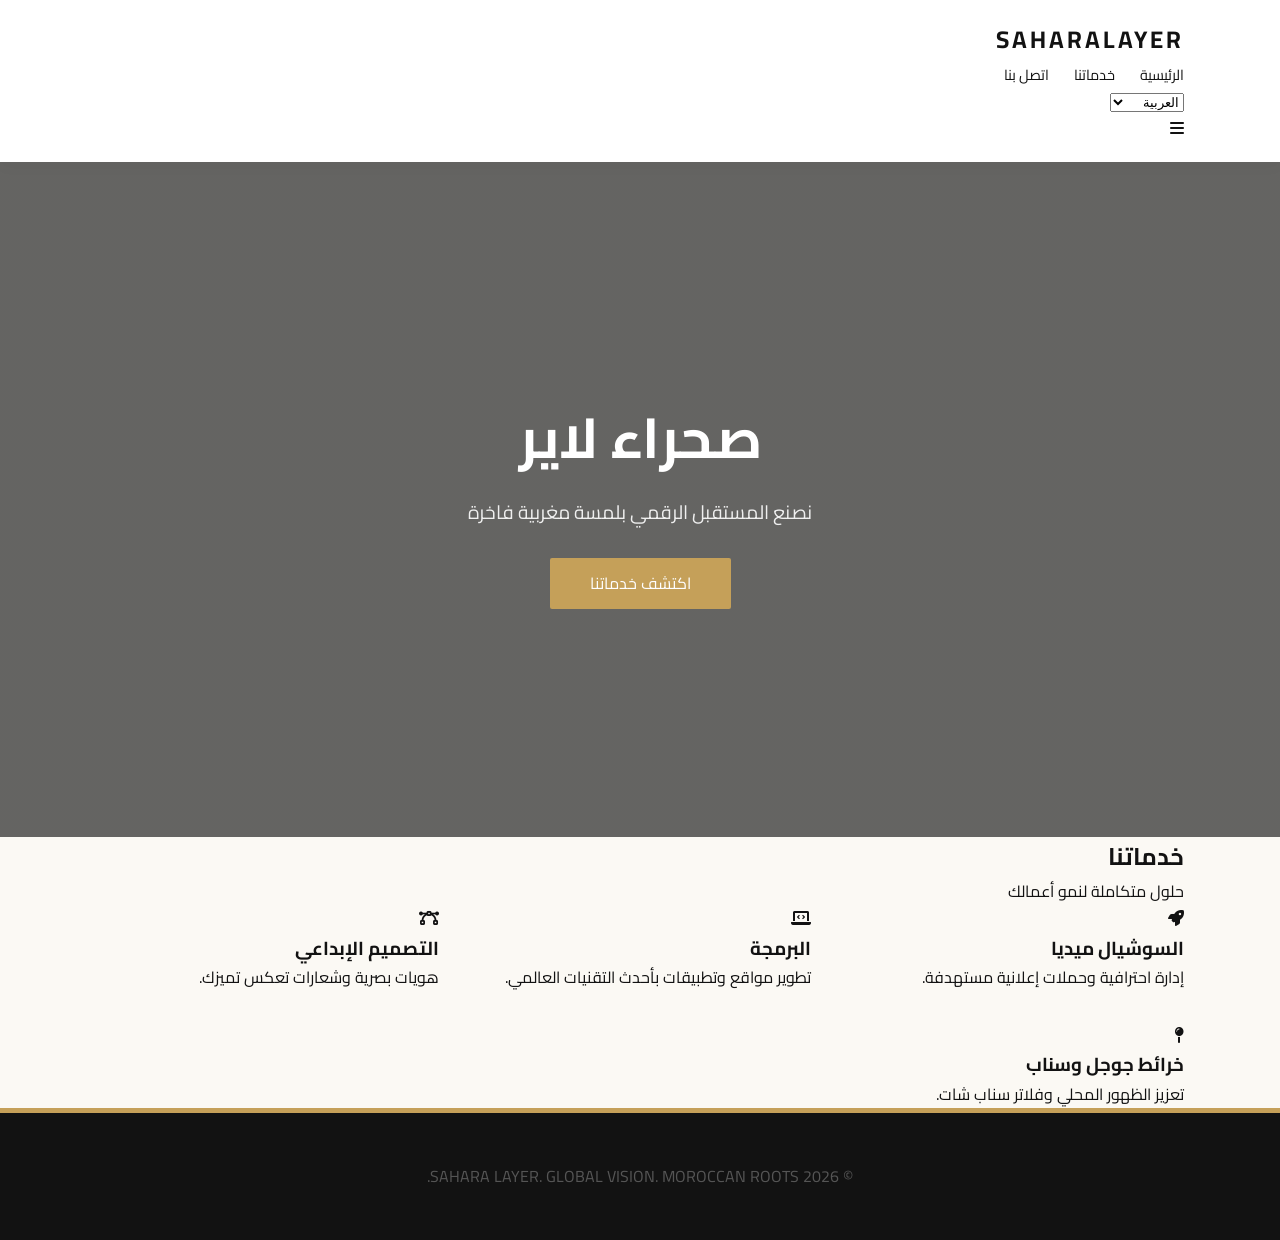
==== commit 444bfd2d: "Update index.html" ====
--- a/index.html
+++ b/index.html
@@ -3,83 +3,87 @@
 <head>
     <meta charset="UTF-8">
     <meta name="viewport" content="width=device-width, initial-scale=1.0">
+    <title>Sahara Layer | صحراء لاير - Digital Excellence</title>
+    <meta name="description" content="إبداع رقمي بروح مغربية أصيلة - تصميم، برمجة، وسوشيال ميديا.">
     
-    <title>صحراء لاير | Sahara Layer - Digital Studio</title>
-    <meta name="description" content="استوديو صحراء لاير للخدمات الرقمية: تصميم، برمجة، سوشيال ميديا، وخرائط جوجل بنمط مغربي عصري.">
-    <meta name="keywords" content="Sahara Layer, تصميم جرافيك, برمجة, المغرب, سيو, استوديو إبداعي">
-    
-    <link href="https://fonts.googleapis.com/css2?family=Cairo:wght@300;400;700&family=Montserrat:wght@300;400;700&display=swap" rel="stylesheet">
+    <link href="https://fonts.googleapis.com/css2?family=Cairo:wght@300;400;700&family=Montserrat:wght@300;500;700&display=swap" rel="stylesheet">
     <link rel="stylesheet" href="https://cdnjs.cloudflare.com/ajax/libs/font-awesome/6.0.0/css/all.min.css">
     <link rel="stylesheet" href="style.css">
 </head>
 <body>
 
-    <div class="top-bar">
-        <div class="container">
-            <div class="lang-switcher">
-                <button onclick="changeLang('ar')" id="btn-ar">العربية</button>
-                <button onclick="changeLang('en')" id="btn-en">English</button>
-                <button onclick="changeLang('fr')" id="btn-fr">Français</button>
-                <button onclick="changeLang('es')" id="btn-es">Español</button>
+    <header class="main-header">
+        <div class="container header-flex">
+            <div class="logo">SAHARA<span>LAYER</span></div>
+            
+            <div class="nav-wrapper">
+                <nav class="desktop-nav">
+                    <ul class="nav-links">
+                        <li><a href="#home" class="tr" data-ar="الرئيسية" data-en="Home" data-fr="Accueil" data-es="Inicio">الرئيسية</a></li>
+                        <li><a href="#services" class="tr" data-ar="خدماتنا" data-en="Services" data-fr="Services" data-es="Servicios">خدماتنا</a></li>
+                        <li><a href="#contact" class="tr" data-ar="اتصل بنا" data-en="Contact" data-fr="Contact" data-es="Contacto">اتصل بنا</a></li>
+                    </ul>
+                </nav>
+
+                <div class="header-lang-switcher">
+                    <select onchange="changeLang(this.value)" id="langSelect">
+                        <option value="ar">العربية</option>
+                        <option value="en">English</option>
+                        <option value="fr">Français</option>
+                        <option value="es">Español</option>
+                    </select>
+                </div>
             </div>
-        </div>
-    </div>
 
-    <header class="main-header">
-        <div class="container flex-nav">
-            <div class="logo">SAHARA LAYER</div>
-            <nav>
-                <ul class="nav-links">
-                    <li><a href="#home" class="tr" data-ar="الرئيسية" data-en="Home" data-fr="Accueil" data-es="Inicio">الرئيسية</a></li>
-                    <li><a href="#services" class="tr" data-ar="خدماتنا" data-en="Services" data-fr="Services" data-es="Servicios">خدماتنا</a></li>
-                    <li><a href="#contact" class="tr" data-ar="اتصل بنا" data-en="Contact" data-fr="Contact" data-es="Contacto">اتصل بنا</a></li>
-                </ul>
-            </nav>
+            <div class="mobile-menu-btn"><i class="fa-solid fa-bars"></i></div>
         </div>
     </header>
 
     <section id="home" class="hero">
-        <div class="hero-content">
+        <div class="hero-overlay"></div>
+        <div class="hero-content container">
             <h1 class="tr" data-ar="صحراء لاير" data-en="Sahara Layer" data-fr="Sahara Layer" data-es="Sahara Layer">صحراء لاير</h1>
-            <p class="tr" data-ar="إبداع رقمي بروح مغربية أصيلة" data-en="Digital creativity with an authentic Moroccan soul" data-fr="Créativité numérique avec une âme marocaine authentique" data-es="Creatividad digital con un alma marroquí auténtica">إبداع رقمي بروح مغربية أصيلة</p>
-            <a href="#contact" class="btn tr" data-ar="ابدأ مشروعك" data-en="Start Now" data-fr="Commencer" data-es="Empezar">ابدأ مشروعك</a>
+            <div class="hero-line"></div>
+            <p class="tr" data-ar="نصنع المستقبل الرقمي بلمسة مغربية فاخرة" data-en="Crafting the digital future with a luxury Moroccan touch" data-fr="Façonner l'avenir numérique avec une touche marocaine de luxe" data-es="Creando el futuro digital con un toque marroquí de lujo">نصنع المستقبل الرقمي بلمسة مغربية فاخرة</p>
+            <div class="hero-btns">
+                <a href="#services" class="btn btn-gold tr" data-ar="اكتشف خدماتنا" data-en="Explore Services" data-fr="Explorer" data-es="Explorar">اكتشف خدماتنا</a>
+            </div>
         </div>
     </section>
 
-    <section id="services" class="container section-padding">
-        <h2 class="section-title tr" data-ar="خدماتنا الإبداعية" data-en="Our Services" data-fr="Nos Services" data-es="Nuestros Servicios">خدماتنا الإبداعية</h2>
+    <section id="services" class="services-section container">
+        <div class="section-info">
+            <h2 class="tr" data-ar="خدماتنا" data-en="Services" data-fr="Services" data-es="Servicios">خدماتنا</h2>
+            <p class="tr" data-ar="حلول متكاملة لنمو أعمالك" data-en="Integrated solutions for your business growth" data-fr="Solutions intégrées pour la croissance de votre entreprise" data-es="Soluciones integradas para el crecimiento de su negocio">حلول متكاملة لنمو أعمالك</p>
+        </div>
+
         <div class="services-grid">
-            
-            <div class="s-card">
-                <i class="fa-solid fa-hashtag"></i>
+            <div class="service-card">
+                <div class="s-icon"><i class="fa-solid fa-rocket"></i></div>
                 <h3 class="tr" data-ar="السوشيال ميديا" data-en="Social Media" data-fr="Réseaux Sociaux" data-es="Redes Sociales">السوشيال ميديا</h3>
-                <p class="tr" data-ar="إدارة الحملات وصناعة المحتوى الإبداعي." data-en="Campaign management and creative content." data-fr="Gestion de campagnes et contenu créatif." data-es="Gestión de campañas y contenido creativo.">إدارة الحملات وصناعة المحتوى الإبداعي.</p>
+                <p class="tr" data-ar="إدارة احترافية وحملات إعلانية مستهدفة." data-en="Professional management and targeted ad campaigns." data-fr="Gestion professionnelle et campagnes publicitaires ciblées." data-es="Gestión profesional y campañas publicitarias dirigidas.">إدارة احترافية وحملات إعلانية مستهدفة.</p>
             </div>
-
-            <div class="s-card">
-                <i class="fa-solid fa-code"></i>
-                <h3 class="tr" data-ar="البرمجة" data-en="Web Development" data-fr="Développement Web" data-es="Desarrollo Web">البرمجة</h3>
-                <p class="tr" data-ar="حلول برمجية ومواقع متطورة وسريعة." data-en="Advanced and fast software solutions." data-fr="Solutions logicielles avancées et rapides." data-es="Soluciones de software avanzadas y rápidas.">حلول برمجية ومواقع متطورة وسريعة.</p>
+            <div class="service-card">
+                <div class="s-icon"><i class="fa-solid fa-laptop-code"></i></div>
+                <h3 class="tr" data-ar="البرمجة" data-en="Development" data-fr="Développement" data-es="Desarrollo">البرمجة</h3>
+                <p class="tr" data-ar="تطوير مواقع وتطبيقات بأحدث التقنيات العالمي." data-en="Developing websites and apps with the latest tech." data-fr="Développement de sites et d'applications avec les dernières technologies." data-es="Desarrollo de sitios web y aplicaciones con la última tecnología.">تطوير مواقع وتطبيقات بأحدث التقنيات العالمية.</p>
             </div>
-
-            <div class="s-card">
-                <i class="fa-solid fa-wand-magic-sparkles"></i>
-                <h3 class="tr" data-ar="التصميم" data-en="Graphic Design" data-fr="Design Graphique" data-es="Diseño Gráfico">التصميم</h3>
-                <p class="tr" data-ar="هوية بصرية وشعارات بنمط مينيماليست." data-en="Visual identity and minimalist logos." data-fr="Identité visuelle et logos minimalistes." data-es="Identidad visual y logotipos minimalistas.">هوية بصرية وشعارات بنمط مينيماليست.</p>
+            <div class="service-card">
+                <div class="s-icon"><i class="fa-solid fa-bezier-curve"></i></div>
+                <h3 class="tr" data-ar="التصميم الإبداعي" data-en="Creative Design" data-fr="Design Créatif" data-es="Diseño Creativo">التصميم الإبداعي</h3>
+                <p class="tr" data-ar="هويات بصرية وشعارات تعكس تميزك." data-en="Visual identities and logos that reflect your uniqueness." data-fr="Identités visuelles et logos qui reflètent votre unicité." data-es="Identidades visuales y logotipos que reflejan su singularidad.">هويات بصرية وشعارات تعكس تميزك.</p>
             </div>
-
-            <div class="s-card">
-                <i class="fa-solid fa-map-location-dot"></i>
-                <h3 class="tr" data-ar="خرائط جوجل وسناب" data-en="Maps & Snapchat" data-fr="Cartes & Snapchat" data-es="Mapas y Snapchat">خرائط جوجل وسناب</h3>
-                <p class="tr" data-ar="تحسين المواقع الجغرافية وفلاتر سناب شات." data-en="SEO for Maps and Snapchat filters." data-fr="SEO pour Maps et filtres Snapchat." data-es="SEO para Maps y filtros de Snapchat.">تحسين المواقع الجغرافية وفلاتر سناب شات.</p>
+            <div class="service-card">
+                <div class="s-icon"><i class="fa-solid fa-map-pin"></i></div>
+                <h3 class="tr" data-ar="خرائط جوجل وسناب" data-en="Maps & Snap" data-fr="Maps & Snap" data-es="Mapas y Snap">خرائط جوجل وسناب</h3>
+                <p class="tr" data-ar="تعزيز الظهور المحلي وفلاتر سناب شات." data-en="Boosting local presence and Snapchat filters." data-fr="Renforcer la présence locale et les filtres Snapchat." data-es="Aumentar la presencia local y los filtros de Snapchat.">تعزيز الظهور المحلي وفلاتر سناب شات.</p>
             </div>
-
         </div>
     </section>
 
     <footer>
         <div class="container">
-            <p>&copy; 2026 Sahara Layer. Made with Passion.</p>
+            <p>&copy; 2026 SAHARA LAYER. GLOBAL VISION. MOROCCAN ROOTS.</p>
         </div>
     </footer>
 
@@ -92,13 +96,12 @@
                 el.innerText = el.getAttribute('data-' + lang);
             });
 
-            document.querySelectorAll('.lang-switcher button').forEach(btn => btn.classList.remove('active'));
-            document.getElementById('btn-' + lang).classList.add('active');
-            localStorage.setItem('sahara_lang', lang);
+            document.getElementById('langSelect').value = lang;
+            localStorage.setItem('sl_lang', lang);
         }
 
         window.onload = () => {
-            const saved = localStorage.getItem('sahara_lang') || 'ar';
+            const saved = localStorage.getItem('sl_lang') || 'ar';
             changeLang(saved);
         }
     </script>
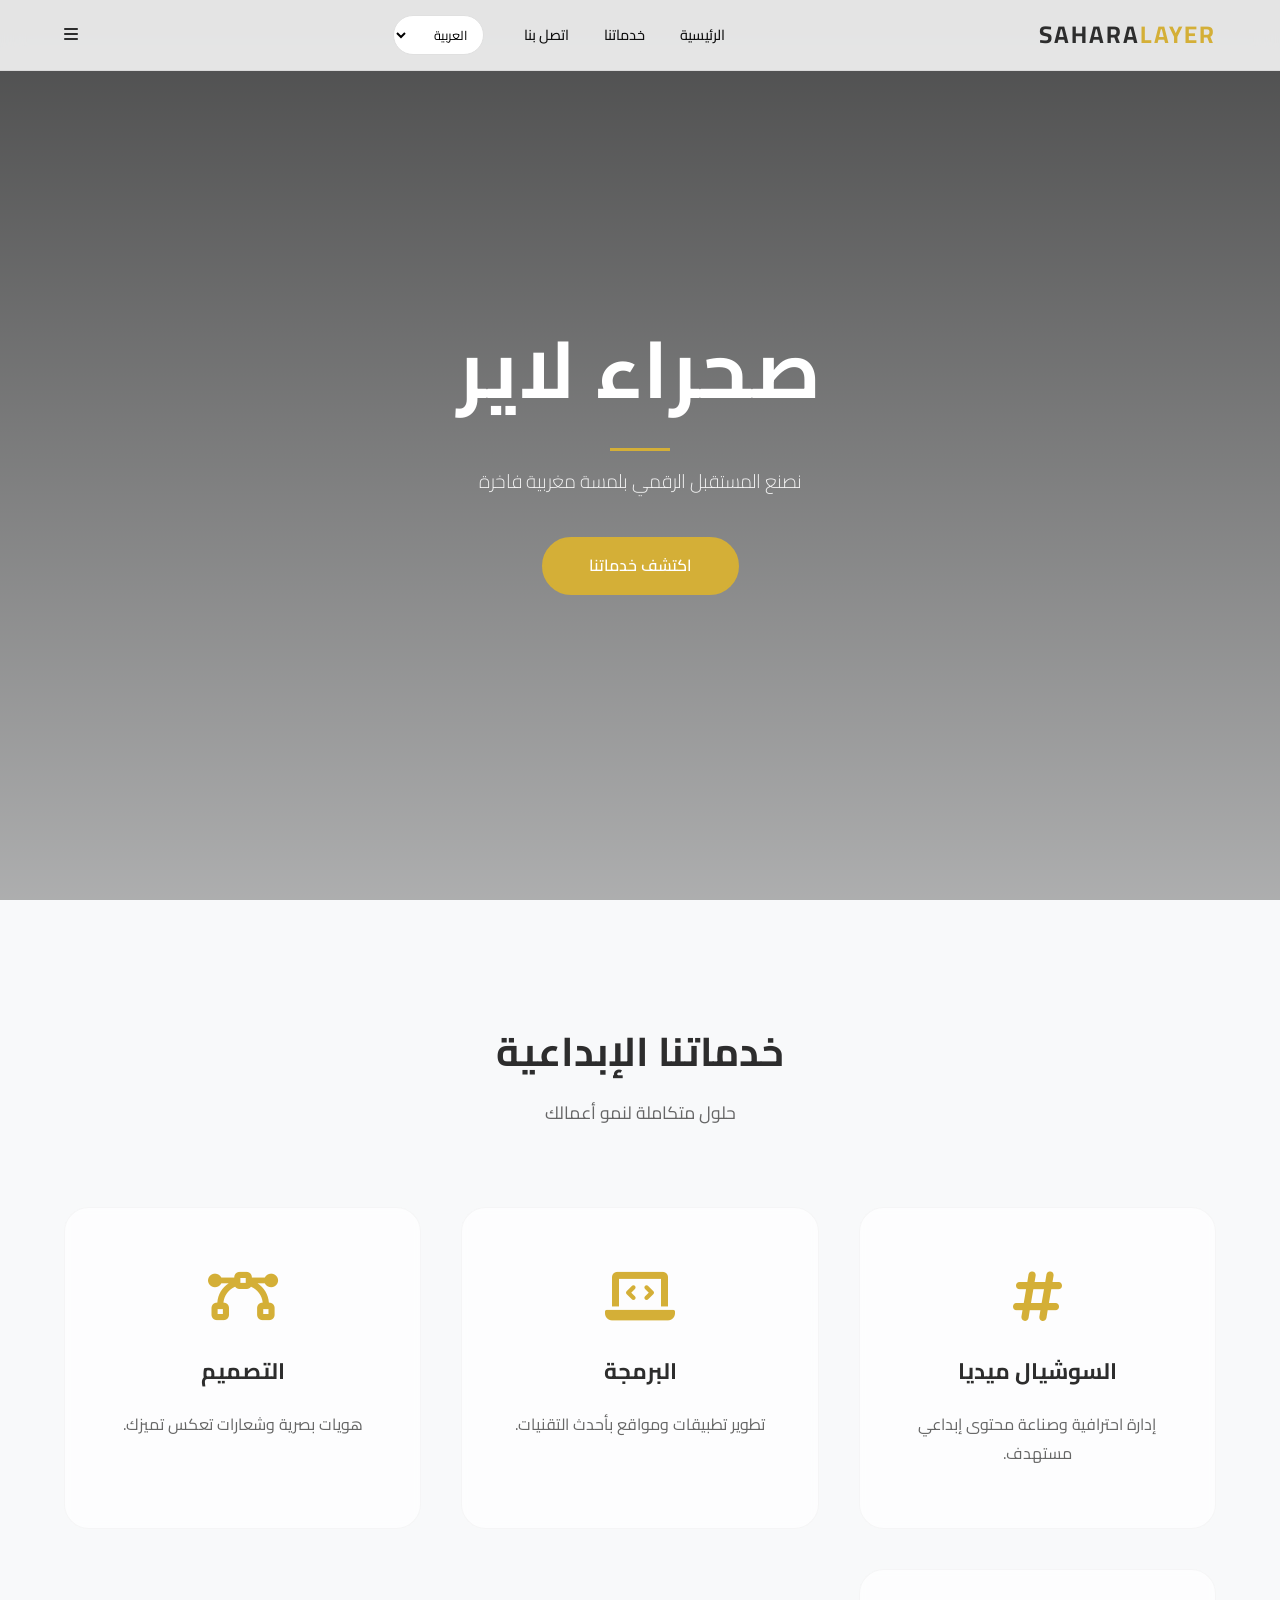
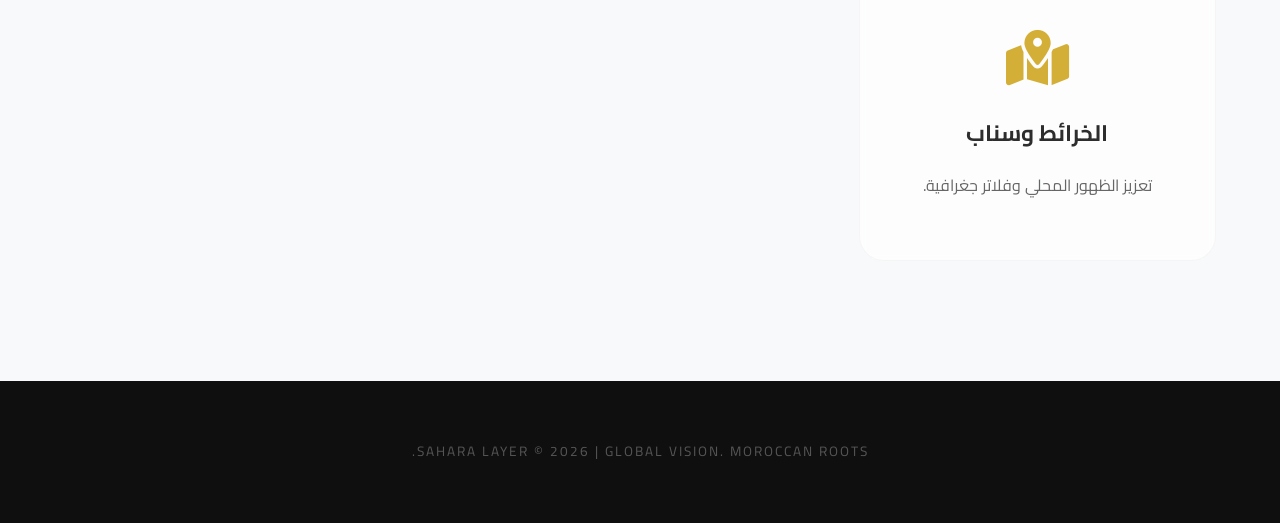
==== commit 2cc84160: "Update index.html" ====
--- a/index.html
+++ b/index.html
@@ -4,9 +4,11 @@
     <meta charset="UTF-8">
     <meta name="viewport" content="width=device-width, initial-scale=1.0">
     <title>Sahara Layer | صحراء لاير - Digital Excellence</title>
-    <meta name="description" content="إبداع رقمي بروح مغربية أصيلة - تصميم، برمجة، وسوشيال ميديا.">
     
-    <link href="https://fonts.googleapis.com/css2?family=Cairo:wght@300;400;700&family=Montserrat:wght@300;500;700&display=swap" rel="stylesheet">
+    <meta name="description" content="صحراء لاير: استوديو إبداعي يقدم خدمات التصميم، البرمجة، والسوشيال ميديا بنمط مينيماليست مغربي أصيل.">
+    <meta name="keywords" content="Sahara Layer, تصميم جرافيك, برمجة مواقع, المغرب, سيو, استوديو إبداعي">
+    
+    <link href="https://fonts.googleapis.com/css2?family=Cairo:wght@300;400;700&family=Almarai:wght@300;400;700&family=Montserrat:wght@300;500;700&display=swap" rel="stylesheet">
     <link rel="stylesheet" href="https://cdnjs.cloudflare.com/ajax/libs/font-awesome/6.0.0/css/all.min.css">
     <link rel="stylesheet" href="style.css">
 </head>
@@ -17,8 +19,8 @@
             <div class="logo">SAHARA<span>LAYER</span></div>
             
             <div class="nav-wrapper">
-                <nav class="desktop-nav">
-                    <ul class="nav-links">
+                <nav>
+                    <ul class="nav-links" id="navLinks">
                         <li><a href="#home" class="tr" data-ar="الرئيسية" data-en="Home" data-fr="Accueil" data-es="Inicio">الرئيسية</a></li>
                         <li><a href="#services" class="tr" data-ar="خدماتنا" data-en="Services" data-fr="Services" data-es="Servicios">خدماتنا</a></li>
                         <li><a href="#contact" class="tr" data-ar="اتصل بنا" data-en="Contact" data-fr="Contact" data-es="Contacto">اتصل بنا</a></li>
@@ -35,7 +37,9 @@
                 </div>
             </div>
 
-            <div class="mobile-menu-btn"><i class="fa-solid fa-bars"></i></div>
+            <div class="mobile-menu-btn" onclick="toggleMenu()">
+                <i class="fa-solid fa-bars"></i>
+            </div>
         </div>
     </header>
 
@@ -45,45 +49,46 @@
             <h1 class="tr" data-ar="صحراء لاير" data-en="Sahara Layer" data-fr="Sahara Layer" data-es="Sahara Layer">صحراء لاير</h1>
             <div class="hero-line"></div>
             <p class="tr" data-ar="نصنع المستقبل الرقمي بلمسة مغربية فاخرة" data-en="Crafting the digital future with a luxury Moroccan touch" data-fr="Façonner l'avenir numérique avec une touche marocaine de luxe" data-es="Creando el futuro digital con un toque marroquí de lujo">نصنع المستقبل الرقمي بلمسة مغربية فاخرة</p>
-            <div class="hero-btns">
-                <a href="#services" class="btn btn-gold tr" data-ar="اكتشف خدماتنا" data-en="Explore Services" data-fr="Explorer" data-es="Explorar">اكتشف خدماتنا</a>
-            </div>
+            <a href="#services" class="btn-gold tr" data-ar="اكتشف خدماتنا" data-en="Explore Services" data-fr="Explorer" data-es="Explorar">اكتشف خدماتنا</a>
         </div>
     </section>
 
     <section id="services" class="services-section container">
         <div class="section-info">
-            <h2 class="tr" data-ar="خدماتنا" data-en="Services" data-fr="Services" data-es="Servicios">خدماتنا</h2>
-            <p class="tr" data-ar="حلول متكاملة لنمو أعمالك" data-en="Integrated solutions for your business growth" data-fr="Solutions intégrées pour la croissance de votre entreprise" data-es="Soluciones integradas para el crecimiento de su negocio">حلول متكاملة لنمو أعمالك</p>
+            <h2 class="tr" data-ar="خدماتنا الإبداعية" data-en="Creative Services" data-fr="Nos Services" data-es="Servicios">خدماتنا الإبداعية</h2>
+            <p class="tr" data-ar="حلول متكاملة لنمو أعمالك" data-en="Integrated solutions for business growth" data-fr="Solutions pour votre croissance" data-es="Soluciones para su negocio">حلول متكاملة لنمو أعمالك</p>
         </div>
 
         <div class="services-grid">
             <div class="service-card">
-                <div class="s-icon"><i class="fa-solid fa-rocket"></i></div>
+                <i class="fa-solid fa-hashtag s-icon"></i>
                 <h3 class="tr" data-ar="السوشيال ميديا" data-en="Social Media" data-fr="Réseaux Sociaux" data-es="Redes Sociales">السوشيال ميديا</h3>
-                <p class="tr" data-ar="إدارة احترافية وحملات إعلانية مستهدفة." data-en="Professional management and targeted ad campaigns." data-fr="Gestion professionnelle et campagnes publicitaires ciblées." data-es="Gestión profesional y campañas publicitarias dirigidas.">إدارة احترافية وحملات إعلانية مستهدفة.</p>
+                <p class="tr" data-ar="إدارة احترافية وصناعة محتوى إبداعي مستهدف." data-en="Professional management and creative content." data-fr="Gestion et contenu créatif." data-es="Gestión y contenido creativo.">إدارة احترافية وصناعة محتوى إبداعي مستهدف.</p>
             </div>
+
             <div class="service-card">
-                <div class="s-icon"><i class="fa-solid fa-laptop-code"></i></div>
-                <h3 class="tr" data-ar="البرمجة" data-en="Development" data-fr="Développement" data-es="Desarrollo">البرمجة</h3>
-                <p class="tr" data-ar="تطوير مواقع وتطبيقات بأحدث التقنيات العالمي." data-en="Developing websites and apps with the latest tech." data-fr="Développement de sites et d'applications avec les dernières technologies." data-es="Desarrollo de sitios web y aplicaciones con la última tecnología.">تطوير مواقع وتطبيقات بأحدث التقنيات العالمية.</p>
+                <i class="fa-solid fa-laptop-code s-icon"></i>
+                <h3 class="tr" data-ar="البرمجة" data-en="Programming" data-fr="Programmation" data-es="Programación">البرمجة</h3>
+                <p class="tr" data-ar="تطوير تطبيقات ومواقع بأحدث التقنيات." data-en="Web & App development using latest tech." data-fr="Développement Web & Apps." data-es="Desarrollo Web y Apps.">تطوير تطبيقات ومواقع بأحدث التقنيات.</p>
             </div>
+
             <div class="service-card">
-                <div class="s-icon"><i class="fa-solid fa-bezier-curve"></i></div>
-                <h3 class="tr" data-ar="التصميم الإبداعي" data-en="Creative Design" data-fr="Design Créatif" data-es="Diseño Creativo">التصميم الإبداعي</h3>
-                <p class="tr" data-ar="هويات بصرية وشعارات تعكس تميزك." data-en="Visual identities and logos that reflect your uniqueness." data-fr="Identités visuelles et logos qui reflètent votre unicité." data-es="Identidades visuales y logotipos que reflejan su singularidad.">هويات بصرية وشعارات تعكس تميزك.</p>
+                <i class="fa-solid fa-bezier-curve s-icon"></i>
+                <h3 class="tr" data-ar="التصميم" data-en="Design" data-fr="Design" data-es="Diseño">التصميم</h3>
+                <p class="tr" data-ar="هويات بصرية وشعارات تعكس تميزك." data-en="Visual identities that reflect your brand." data-fr="Identités visuelles uniques." data-es="Identidades visuales únicas.">هويات بصرية وشعارات تعكس تميزك.</p>
             </div>
+
             <div class="service-card">
-                <div class="s-icon"><i class="fa-solid fa-map-pin"></i></div>
-                <h3 class="tr" data-ar="خرائط جوجل وسناب" data-en="Maps & Snap" data-fr="Maps & Snap" data-es="Mapas y Snap">خرائط جوجل وسناب</h3>
-                <p class="tr" data-ar="تعزيز الظهور المحلي وفلاتر سناب شات." data-en="Boosting local presence and Snapchat filters." data-fr="Renforcer la présence locale et les filtres Snapchat." data-es="Aumentar la presencia local y los filtros de Snapchat.">تعزيز الظهور المحلي وفلاتر سناب شات.</p>
+                <i class="fa-solid fa-map-location-dot s-icon"></i>
+                <h3 class="tr" data-ar="الخرائط وسناب" data-en="Maps & Snap" data-fr="Maps & Snap" data-es="Mapas y Snap">الخرائط وسناب</h3>
+                <p class="tr" data-ar="تعزيز الظهور المحلي وفلاتر جغرافية." data-en="Local SEO and Snapchat geofilters." data-fr="SEO local et filtres Snapchat." data-es="SEO local y filtros de Snapchat.">تعزيز الظهور المحلي وفلاتر جغرافية.</p>
             </div>
         </div>
     </section>
 
-    <footer>
+    <footer id="contact">
         <div class="container">
-            <p>&copy; 2026 SAHARA LAYER. GLOBAL VISION. MOROCCAN ROOTS.</p>
+            <p>SAHARA LAYER &copy; 2026 | GLOBAL VISION. MOROCCAN ROOTS.</p>
         </div>
     </footer>
 
@@ -91,19 +96,29 @@
         function changeLang(lang) {
             document.documentElement.lang = lang;
             document.documentElement.dir = (lang === 'ar') ? 'rtl' : 'ltr';
-            
             document.querySelectorAll('.tr').forEach(el => {
                 el.innerText = el.getAttribute('data-' + lang);
             });
-
-            document.getElementById('langSelect').value = lang;
-            localStorage.setItem('sl_lang', lang);
+            localStorage.setItem('sl_pref_lang', lang);
         }
 
+        function toggleMenu() {
+            const nav = document.getElementById('navLinks');
+            nav.classList.toggle('active');
+        }
+
+        // إغلاق القائمة عند النقر على الروابط
+        document.querySelectorAll('.nav-links a').forEach(link => {
+            link.addEventListener('click', () => {
+                document.getElementById('navLinks').classList.remove('active');
+            });
+        });
+
         window.onload = () => {
-            const saved = localStorage.getItem('sl_lang') || 'ar';
-            changeLang(saved);
-        }
+            const savedLang = localStorage.getItem('sl_pref_lang') || 'ar';
+            changeLang(savedLang);
+            document.getElementById('langSelect').value = savedLang;
+        };
     </script>
 </body>
 </html>
--- a/style.css
+++ b/style.css
@@ -1,84 +1,261 @@
-/* الألوان والهوية */
+/* Project: Sahara Layer - Style.css
+   Style: Luxury Modern Minimalist
+*/
+
 :root {
-    --gold: #c5a059;
-    --dark: #121212;
-    --sand: #fbf9f4;
+    --gold: #d4af37;
+    --gold-dark: #b48e47;
+    --dark: #0f0f0f;
     --white: #ffffff;
-    --gray: #777;
-}
-
-* { margin: 0; padding: 0; box-sizing: border-box; }
+    --soft-gray: #f8f9fa;
+    --text-main: #2d2d2d;
+    --text-muted: #666666;
+    --glass: rgba(255, 255, 255, 0.85);
+    --transition: all 0.4s cubic-bezier(0.165, 0.84, 0.44, 1);
+}
+
+* { 
+    margin: 0; 
+    padding: 0; 
+    box-sizing: border-box; 
+}
 
 body {
     font-family: 'Cairo', 'Montserrat', sans-serif;
-    background-color: var(--sand);
-    color: var(--dark);
-    line-height: 1.7;
-}
-
-.container { width: 85%; margin: auto; }
-
-/* شريط اللغات */
-.top-bar { background: var(--dark); padding: 10px 0; border-bottom: 1px solid #222; }
-.lang-switcher { display: flex; justify-content: flex-end; gap: 15px; }
-.lang-switcher button {
-    background: none; border: none; color: #666; cursor: pointer; transition: 0.3s; font-family: inherit;
-}
-.lang-switcher button.active, .lang-switcher button:hover { color: var(--gold); }
-
-/* الهيدر */
+    background: var(--soft-gray);
+    color: var(--text-main);
+    line-height: 1.6;
+    scroll-behavior: smooth;
+}
+
+.container { 
+    width: 90%; 
+    max-width: 1200px; 
+    margin: auto; 
+}
+
+/* --- Navigation & Header --- */
 .main-header {
-    background: var(--white);
-    padding: 20px 0;
-    position: sticky; top: 0; z-index: 1000;
-    box-shadow: 0 4px 15px rgba(0,0,0,0.03);
-}
-.flex-nav { display: flex; justify-content: space-between; align-items: center; }
-.logo { font-weight: 700; font-size: 1.5rem; letter-spacing: 3px; color: var(--dark); }
-.nav-links { list-style: none; display: flex; gap: 25px; }
-.nav-links a { text-decoration: none; color: var(--dark); font-size: 0.9rem; font-weight: 400; }
-
-/* قسم الهيرو */
+    background: var(--glass);
+    backdrop-filter: blur(12px);
+    -webkit-backdrop-filter: blur(12px);
+    padding: 15px 0;
+    position: fixed; 
+    top: 0; 
+    width: 100%; 
+    z-index: 1000;
+    border-bottom: 1px solid rgba(0,0,0,0.05);
+}
+
+.header-flex { 
+    display: flex; 
+    justify-content: space-between; 
+    align-items: center; 
+}
+
+.logo { 
+    font-weight: 700; 
+    font-size: 1.5rem; 
+    letter-spacing: 2px; 
+    text-transform: uppercase;
+}
+.logo span { color: var(--gold); }
+
+.nav-wrapper { 
+    display: flex; 
+    align-items: center; 
+    gap: 40px; 
+}
+
+.nav-links { 
+    list-style: none; 
+    display: flex; 
+    gap: 35px; 
+}
+
+.nav-links a { 
+    text-decoration: none; 
+    color: var(--dark); 
+    font-size: 0.9rem; 
+    font-weight: 500;
+    transition: var(--transition);
+    position: relative;
+}
+
+.nav-links a::after {
+    content: '';
+    position: absolute;
+    bottom: -5px;
+    left: 0;
+    width: 0;
+    height: 2px;
+    background: var(--gold);
+    transition: var(--transition);
+}
+
+.nav-links a:hover { color: var(--gold); }
+.nav-links a:hover::after { width: 100%; }
+
+/* Language Switcher Styled */
+.header-lang-switcher select {
+    background: #fff; 
+    border: 1px solid #e0e0e0; 
+    padding: 6px 12px;
+    font-family: inherit; 
+    font-size: 0.8rem; 
+    cursor: pointer; 
+    border-radius: 20px;
+    outline: none;
+    transition: var(--transition);
+}
+
+.header-lang-switcher select:hover { border-color: var(--gold); }
+
+/* --- Hero Section --- */
 .hero {
-    height: 75vh;
-    display: flex;
-    align-items: center;
-    justify-content: center;
+    height: 100vh; 
+    position: relative;
+    display: flex; 
+    align-items: center; 
+    justify-content: center; 
     text-align: center;
-    background: linear-gradient(rgba(0,0,0,0.6), rgba(0,0,0,0.6)), 
-                url('https://images.unsplash.com/photo-1509051852482-058ba52426b9?q=80&w=1470&auto=format&fit=crop');
-    background-size: cover; background-position: center; color: var(--white);
-}
-.hero h1 { font-size: 3.5rem; margin-bottom: 10px; }
-.hero p { font-size: 1.2rem; opacity: 0.9; }
-.btn {
-    display: inline-block; margin-top: 30px; padding: 12px 40px;
-    background: var(--gold); color: white; text-decoration: none;
-    border-radius: 2px; transition: 0.3s;
-}
-.btn:hover { background: #b48e47; transform: translateY(-3px); }
-
-/* الخدمات */
-.section-padding { padding: 100px 0; }
-.section-title { text-align: center; margin-bottom: 60px; font-size: 2.2rem; }
-.services-grid { display: grid; grid-template-columns: repeat(auto-fit, minmax(250px, 1fr)); gap: 30px; }
-.s-card {
-    background: var(--white); padding: 50px 30px; text-align: center;
-    transition: 0.4s; border: 1px solid #f0f0f0;
-}
-.s-card i { font-size: 2.5rem; color: var(--gold); margin-bottom: 20px; display: block; }
-.s-card h3 { margin-bottom: 15px; font-size: 1.3rem; }
-.s-card p { color: var(--gray); font-size: 0.95rem; }
-.s-card:hover { box-shadow: 0 20px 40px rgba(0,0,0,0.05); transform: translateY(-10px); }
-
-/* تذييل */
-footer { background: var(--dark); color: #555; padding: 50px 0; text-align: center; border-top: 5px solid var(--gold); }
-
-/* دعم الاتجاهات (LTR) */
-[dir="ltr"] .lang-switcher { justify-content: flex-start; }
-[dir="ltr"] .nav-links { gap: 25px; }
+    background: url('https://images.unsplash.com/photo-1449034446853-66c86144b0ad?q=80&w=1470&auto=format&fit=crop') center/cover no-repeat;
+    color: var(--white);
+}
+
+.hero-overlay {
+    position: absolute; top: 0; left: 0; width: 100%; height: 100%;
+    background: linear-gradient(to bottom, rgba(0,0,0,0.7), rgba(0,0,0,0.3));
+}
+
+.hero-content { position: relative; z-index: 1; }
+.hero h1 { 
+    font-size: clamp(2.5rem, 8vw, 5rem); 
+    font-weight: 700; 
+    margin-bottom: 15px; 
+    letter-spacing: 2px;
+}
+
+.hero-line { 
+    width: 60px; 
+    height: 3px; 
+    background: var(--gold); 
+    margin: 15px auto; 
+}
+
+.hero p { 
+    font-size: 1.2rem; 
+    max-width: 650px; 
+    margin: auto; 
+    opacity: 0.9; 
+    font-weight: 300;
+}
+
+.btn-gold {
+    display: inline-block; 
+    margin-top: 40px; 
+    padding: 14px 45px;
+    background: var(--gold); 
+    color: #fff; 
+    text-decoration: none;
+    font-weight: 600; 
+    border-radius: 50px; 
+    transition: var(--transition);
+    border: 2px solid var(--gold);
+}
+
+.btn-gold:hover { 
+    background: transparent; 
+    color: var(--gold); 
+    transform: translateY(-5px); 
+}
+
+/* --- Services Grid --- */
+.services-section { padding: 120px 0; }
+.section-info { text-align: center; margin-bottom: 80px; }
+.section-info h2 { font-size: 2.5rem; margin-bottom: 15px; font-weight: 700; }
+.section-info p { color: var(--text-muted); font-size: 1.1rem; }
+
+.services-grid {
+    display: grid; 
+    grid-template-columns: repeat(auto-fit, minmax(280px, 1fr)); 
+    gap: 40px;
+}
+
+.service-card {
+    background: var(--white); 
+    padding: 60px 40px; 
+    border-radius: 25px;
+    transition: var(--transition); 
+    text-align: center; 
+    border: 1px solid rgba(0,0,0,0.03);
+    position: relative;
+    overflow: hidden;
+}
+
+.service-card::before {
+    content: '';
+    position: absolute;
+    top: 0; left: 0; width: 100%; height: 5px;
+    background: var(--gold);
+    transform: scaleX(0);
+    transition: var(--transition);
+}
+
+.service-card:hover { 
+    transform: translateY(-15px); 
+    box-shadow: 0 40px 70px rgba(0,0,0,0.06); 
+}
+
+.service-card:hover::before { transform: scaleX(1); }
+
+.s-icon { 
+    font-size: 3.5rem; 
+    color: var(--gold); 
+    margin-bottom: 30px; 
+    display: inline-block;
+}
+
+.service-card h3 { 
+    margin-bottom: 20px; 
+    font-size: 1.4rem; 
+    font-weight: 700;
+}
+
+.service-card p { 
+    color: var(--text-muted); 
+    font-size: 1rem; 
+    line-height: 1.8;
+}
+
+/* --- Footer --- */
+footer { 
+    background: var(--dark); 
+    color: #555; 
+    padding: 60px 0; 
+    text-align: center; 
+    font-size: 0.85rem; 
+    letter-spacing: 2px;
+}
+
+/* --- Direction Support & Responsive --- */
+[dir="ltr"] .nav-wrapper { flex-direction: row-reverse; }
+
+@media (max-width: 992px) {
+    .nav-links { gap: 20px; }
+    .nav-wrapper { gap: 20px; }
+}
 
 @media (max-width: 768px) {
-    .hero h1 { font-size: 2.2rem; }
-    .nav-links { display: none; }
-}
+    .main-header { padding: 10px 0; }
+    .nav-links { display: none; } /* Hidden for Mobile (Requires Burger Menu later) */
+    .hero h1 { font-size: 2.8rem; }
+    .services-grid { gap: 25px; }
+    .service-card { padding: 40px 20px; }
+}
+
+/* Glassmorphism Effect for Cards */
+.service-card {
+    background: rgba(255, 255, 255, 0.7);
+    backdrop-filter: blur(5px);
+}
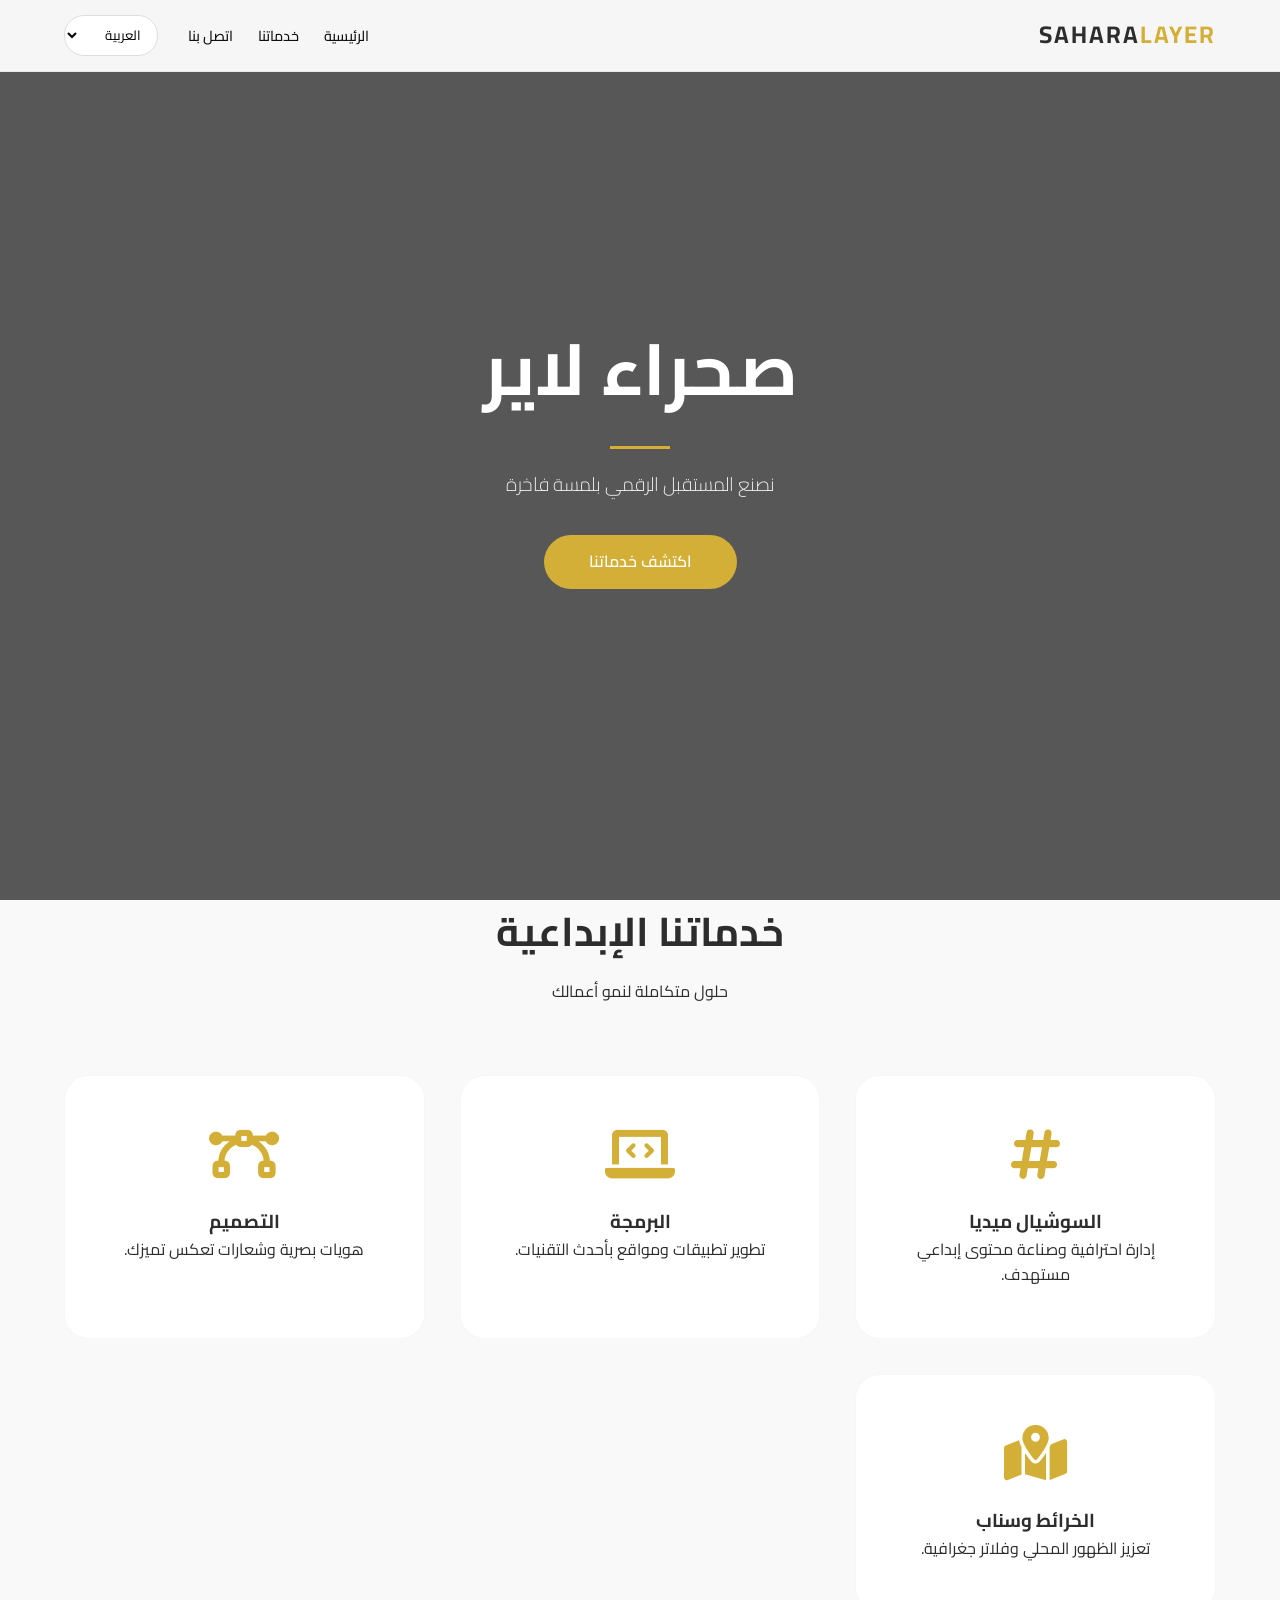
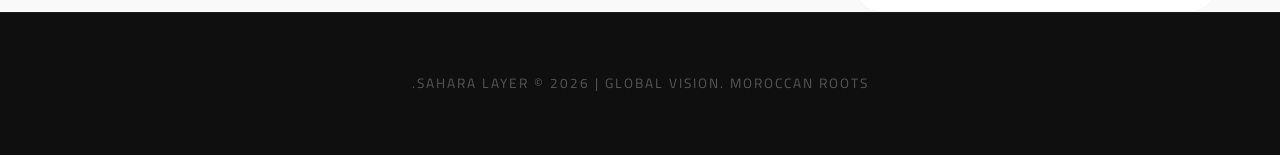
==== commit f12608de: "Update index.html" ====
--- a/index.html
+++ b/index.html
@@ -48,7 +48,7 @@
         <div class="hero-content container">
             <h1 class="tr" data-ar="صحراء لاير" data-en="Sahara Layer" data-fr="Sahara Layer" data-es="Sahara Layer">صحراء لاير</h1>
             <div class="hero-line"></div>
-            <p class="tr" data-ar="نصنع المستقبل الرقمي بلمسة مغربية فاخرة" data-en="Crafting the digital future with a luxury Moroccan touch" data-fr="Façonner l'avenir numérique avec une touche marocaine de luxe" data-es="Creando el futuro digital con un toque marroquí de lujo">نصنع المستقبل الرقمي بلمسة مغربية فاخرة</p>
+            <p class="tr" data-ar="نصنع المستقبل الرقمي بلمسة فاخرة" data-en="Crafting the digital future with a luxury Moroccan touch" data-fr="Façonner l'avenir numérique avec une touche marocaine de luxe" data-es="Creando el futuro digital con un toque marroquí de lujo">نصنع المستقبل الرقمي بلمسة مغربية فاخرة</p>
             <a href="#services" class="btn-gold tr" data-ar="اكتشف خدماتنا" data-en="Explore Services" data-fr="Explorer" data-es="Explorar">اكتشف خدماتنا</a>
         </div>
     </section>
--- a/style.css
+++ b/style.css
@@ -1,5 +1,6 @@
-/* Project: Sahara Layer - Style.css
-   Style: Luxury Modern Minimalist
+/* Project: Sahara Layer - Full Stylesheet
+   Version: 2.0 (Integrated for all pages)
+   Style: luxury Minimalist Moroccan
 */
 
 :root {
@@ -7,13 +8,14 @@
     --gold-dark: #b48e47;
     --dark: #0f0f0f;
     --white: #ffffff;
-    --soft-gray: #f8f9fa;
+    --bg-light: #f9f9f9;
     --text-main: #2d2d2d;
     --text-muted: #666666;
-    --glass: rgba(255, 255, 255, 0.85);
+    --glass: rgba(255, 255, 255, 0.95);
     --transition: all 0.4s cubic-bezier(0.165, 0.84, 0.44, 1);
 }
 
+/* الأساسيات */
 * { 
     margin: 0; 
     padding: 0; 
@@ -21,10 +23,12 @@
 }
 
 body {
-    font-family: 'Cairo', 'Montserrat', sans-serif;
-    background: var(--soft-gray);
+    font-family: 'Cairo', 'Almarai', 'Montserrat', sans-serif;
+    background: var(--bg-light);
     color: var(--text-main);
     line-height: 1.6;
+    overflow-x: hidden;
+    background-image: url('https://www.transparenttextures.com/patterns/arabesque.png'); /* نقش مغربي خفيف */
     scroll-behavior: smooth;
 }
 
@@ -34,11 +38,11 @@
     margin: auto; 
 }
 
-/* --- Navigation & Header --- */
+/* --- الهيدر (Header) --- */
 .main-header {
     background: var(--glass);
-    backdrop-filter: blur(12px);
-    -webkit-backdrop-filter: blur(12px);
+    backdrop-filter: blur(10px);
+    -webkit-backdrop-filter: blur(10px);
     padding: 15px 0;
     position: fixed; 
     top: 0; 
@@ -57,61 +61,44 @@
     font-weight: 700; 
     font-size: 1.5rem; 
     letter-spacing: 2px; 
-    text-transform: uppercase;
-}
+}
+
 .logo span { color: var(--gold); }
 
 .nav-wrapper { 
     display: flex; 
     align-items: center; 
-    gap: 40px; 
+    gap: 30px; 
 }
 
 .nav-links { 
     list-style: none; 
     display: flex; 
-    gap: 35px; 
+    gap: 25px; 
 }
 
 .nav-links a { 
     text-decoration: none; 
     color: var(--dark); 
     font-size: 0.9rem; 
-    font-weight: 500;
-    transition: var(--transition);
-    position: relative;
-}
-
-.nav-links a::after {
-    content: '';
-    position: absolute;
-    bottom: -5px;
-    left: 0;
-    width: 0;
-    height: 2px;
-    background: var(--gold);
-    transition: var(--transition);
+    font-weight: 500; 
+    transition: var(--transition); 
 }
 
 .nav-links a:hover { color: var(--gold); }
-.nav-links a:hover::after { width: 100%; }
-
-/* Language Switcher Styled */
+
+/* محول اللغات */
 .header-lang-switcher select {
-    background: #fff; 
-    border: 1px solid #e0e0e0; 
-    padding: 6px 12px;
+    padding: 6px 12px; 
+    border-radius: 20px; 
+    border: 1px solid #ddd; 
     font-family: inherit; 
-    font-size: 0.8rem; 
     cursor: pointer; 
-    border-radius: 20px;
     outline: none;
-    transition: var(--transition);
-}
-
-.header-lang-switcher select:hover { border-color: var(--gold); }
-
-/* --- Hero Section --- */
+    background: #fff;
+}
+
+/* --- قسم الهيرو (Hero) --- */
 .hero {
     height: 100vh; 
     position: relative;
@@ -119,116 +106,118 @@
     align-items: center; 
     justify-content: center; 
     text-align: center;
-    background: url('https://images.unsplash.com/photo-1449034446853-66c86144b0ad?q=80&w=1470&auto=format&fit=crop') center/cover no-repeat;
+    background: linear-gradient(rgba(0,0,0,0.65), rgba(0,0,0,0.65)), 
+                url('https://images.unsplash.com/photo-1539701938214-0d9736e1c16b?q=80&w=1470&auto=format&fit=crop');
+    background-size: cover; 
+    background-position: center; 
     color: var(--white);
 }
 
-.hero-overlay {
-    position: absolute; top: 0; left: 0; width: 100%; height: 100%;
-    background: linear-gradient(to bottom, rgba(0,0,0,0.7), rgba(0,0,0,0.3));
-}
-
-.hero-content { position: relative; z-index: 1; }
-.hero h1 { 
-    font-size: clamp(2.5rem, 8vw, 5rem); 
-    font-weight: 700; 
-    margin-bottom: 15px; 
-    letter-spacing: 2px;
-}
-
-.hero-line { 
-    width: 60px; 
-    height: 3px; 
-    background: var(--gold); 
-    margin: 15px auto; 
-}
-
-.hero p { 
-    font-size: 1.2rem; 
-    max-width: 650px; 
-    margin: auto; 
-    opacity: 0.9; 
-    font-weight: 300;
-}
+.hero h1 { font-size: clamp(2.5rem, 8vw, 4.5rem); font-weight: 700; }
+.hero-line { width: 60px; height: 3px; background: var(--gold); margin: 20px auto; }
+.hero p { font-size: 1.2rem; opacity: 0.9; max-width: 700px; margin: auto; font-weight: 300; }
 
 .btn-gold {
     display: inline-block; 
-    margin-top: 40px; 
+    margin-top: 35px; 
     padding: 14px 45px;
     background: var(--gold); 
     color: #fff; 
     text-decoration: none;
+    border-radius: 50px; 
     font-weight: 600; 
-    border-radius: 50px; 
     transition: var(--transition);
-    border: 2px solid var(--gold);
 }
 
 .btn-gold:hover { 
-    background: transparent; 
-    color: var(--gold); 
     transform: translateY(-5px); 
-}
-
-/* --- Services Grid --- */
-.services-section { padding: 120px 0; }
-.section-info { text-align: center; margin-bottom: 80px; }
-.section-info h2 { font-size: 2.5rem; margin-bottom: 15px; font-weight: 700; }
-.section-info p { color: var(--text-muted); font-size: 1.1rem; }
-
-.services-grid {
+    box-shadow: 0 10px 25px rgba(212,175,55,0.4); 
+}
+
+/* --- بنر الصفحات الداخلية (Page Banner) --- */
+.page-banner {
+    padding: 180px 0 100px;
+    background: var(--dark);
+    color: var(--white);
+    text-align: center;
+    background-image: linear-gradient(45deg, #0f0f0f 25%, #1a1a1a 100%);
+}
+
+.page-banner h1 { font-size: 3rem; margin-bottom: 15px; }
+.page-banner p { opacity: 0.6; font-weight: 300; letter-spacing: 1px; }
+
+/* --- شبكة الخدمات (Services Grid) --- */
+.section-padding { padding: 100px 0; }
+.section-info { text-align: center; margin-bottom: 70px; }
+.section-info h2 { font-size: 2.5rem; margin-bottom: 15px; }
+
+.services-grid, .services-detailed-grid { 
     display: grid; 
     grid-template-columns: repeat(auto-fit, minmax(280px, 1fr)); 
-    gap: 40px;
-}
-
-.service-card {
+    gap: 35px; 
+}
+
+/* بطاقات الخدمات */
+.service-card, .service-item {
     background: var(--white); 
-    padding: 60px 40px; 
+    padding: 50px 30px; 
     border-radius: 25px;
+    text-align: center; 
     transition: var(--transition); 
-    text-align: center; 
     border: 1px solid rgba(0,0,0,0.03);
-    position: relative;
-    overflow: hidden;
-}
-
-.service-card::before {
-    content: '';
-    position: absolute;
-    top: 0; left: 0; width: 100%; height: 5px;
-    background: var(--gold);
-    transform: scaleX(0);
-    transition: var(--transition);
-}
-
-.service-card:hover { 
+}
+
+.service-card:hover, .service-item:hover { 
     transform: translateY(-15px); 
-    box-shadow: 0 40px 70px rgba(0,0,0,0.06); 
-}
-
-.service-card:hover::before { transform: scaleX(1); }
-
-.s-icon { 
+    box-shadow: 0 30px 60px rgba(0,0,0,0.06); 
+}
+
+.s-icon, .s-large-icon { 
     font-size: 3.5rem; 
     color: var(--gold); 
-    margin-bottom: 30px; 
-    display: inline-block;
-}
-
-.service-card h3 { 
-    margin-bottom: 20px; 
-    font-size: 1.4rem; 
-    font-weight: 700;
-}
-
-.service-card p { 
-    color: var(--text-muted); 
-    font-size: 1rem; 
-    line-height: 1.8;
-}
-
-/* --- Footer --- */
+    margin-bottom: 25px; 
+    display: block; 
+}
+
+/* قائمة المميزات داخل الخدمات */
+.features-list {
+    list-style: none;
+    margin: 25px 0;
+    text-align: right;
+}
+
+[dir="ltr"] .features-list { text-align: left; }
+
+.features-list li {
+    padding: 10px 0;
+    font-size: 0.9rem;
+    color: var(--text-muted);
+    border-bottom: 1px solid #f4f4f4;
+}
+
+.features-list li::before {
+    content: "•";
+    color: var(--gold);
+    margin: 0 10px;
+    font-weight: bold;
+}
+
+.btn-order {
+    display: block;
+    text-align: center;
+    padding: 14px;
+    background: var(--dark);
+    color: var(--white);
+    text-decoration: none;
+    border-radius: 12px;
+    font-weight: 600;
+    transition: 0.3s;
+    margin-top: 20px;
+}
+
+.btn-order:hover { background: var(--gold); transform: scale(1.02); }
+
+/* --- التذييل (Footer) --- */
 footer { 
     background: var(--dark); 
     color: #555; 
@@ -236,26 +225,36 @@
     text-align: center; 
     font-size: 0.85rem; 
     letter-spacing: 2px;
-}
-
-/* --- Direction Support & Responsive --- */
+    border-top: 1px solid rgba(255,255,255,0.05);
+}
+
+/* --- الجوال (Mobile & Responsiveness) --- */
+.mobile-menu-btn { display: none; font-size: 1.5rem; cursor: pointer; color: var(--dark); }
+
+@media (max-width: 768px) {
+    .mobile-menu-btn { display: block; z-index: 1001; }
+    
+    .nav-links { 
+        display: none; 
+        position: absolute; 
+        top: 70px; 
+        left: 0; 
+        width: 100%; 
+        background: var(--white); 
+        flex-direction: column; 
+        padding: 40px 20px; 
+        text-align: center;
+        box-shadow: 0 15px 30px rgba(0,0,0,0.1);
+        gap: 25px;
+    }
+
+    .nav-links.active { display: flex !important; }
+    
+    .hero h1 { font-size: 2.8rem; }
+    .page-banner h1 { font-size: 2.2rem; }
+    .section-padding { padding: 60px 0; }
+}
+
+/* دعم الاتجاهات LTR */
 [dir="ltr"] .nav-wrapper { flex-direction: row-reverse; }
-
-@media (max-width: 992px) {
-    .nav-links { gap: 20px; }
-    .nav-wrapper { gap: 20px; }
-}
-
-@media (max-width: 768px) {
-    .main-header { padding: 10px 0; }
-    .nav-links { display: none; } /* Hidden for Mobile (Requires Burger Menu later) */
-    .hero h1 { font-size: 2.8rem; }
-    .services-grid { gap: 25px; }
-    .service-card { padding: 40px 20px; }
-}
-
-/* Glassmorphism Effect for Cards */
-.service-card {
-    background: rgba(255, 255, 255, 0.7);
-    backdrop-filter: blur(5px);
-}
+[dir="ltr"] .features-list li::before { margin-right: 10px; margin-left: 0; }
